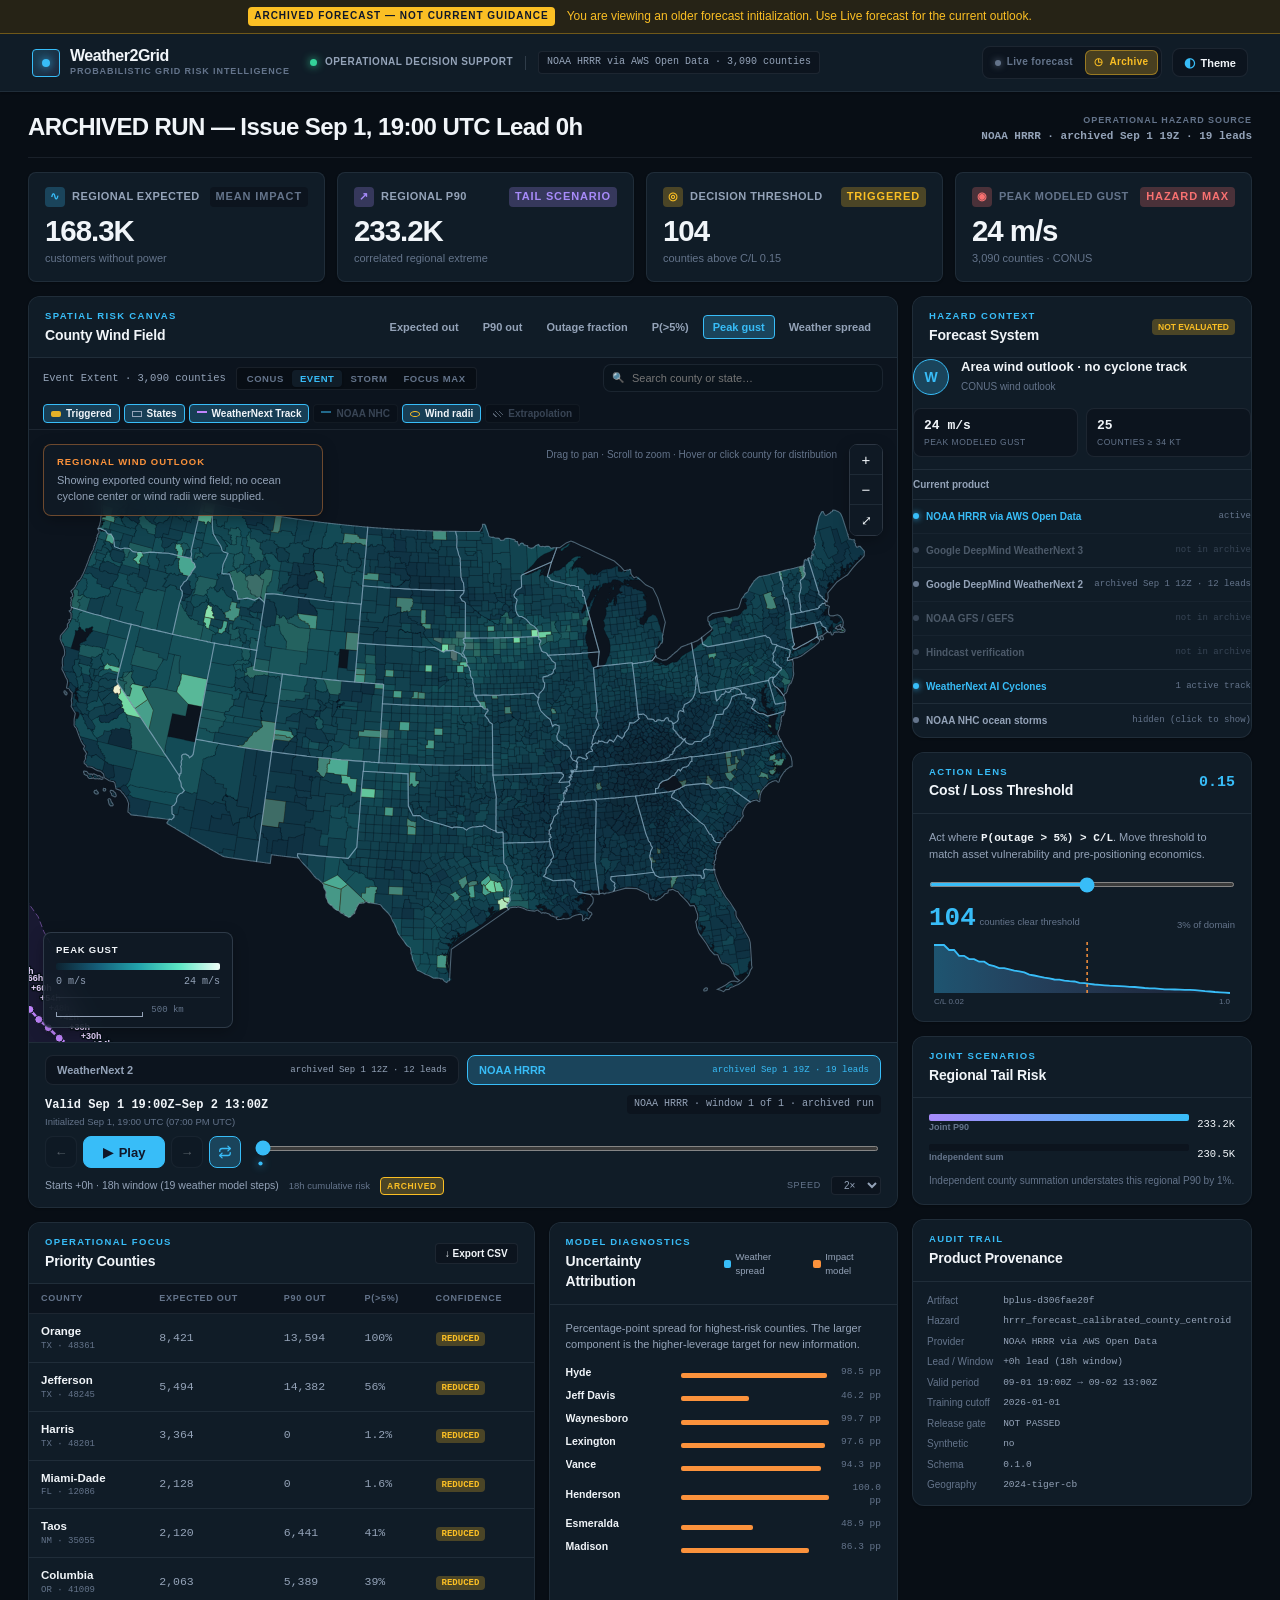
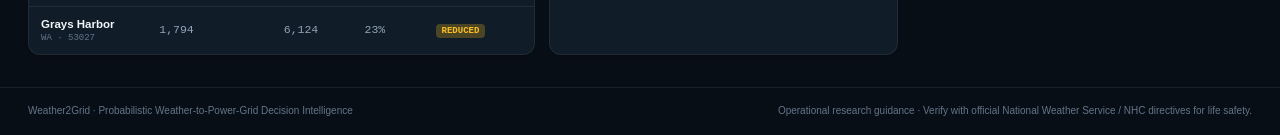
==== index.html @ 2bb9eee5 "Publish Weather2Grid forecast archive dashboard" ====
<!doctype html>
<html lang="en" data-theme="dark">
<head>
<meta charset="utf-8">
<meta name="viewport" content="width=device-width, initial-scale=1">
<meta name="description" content="Weather2Grid probabilistic weather-to-power-grid risk intelligence and decision support dashboard">
<meta property="og:title" content="Weather2Grid — Probabilistic Grid Risk Intelligence">
<meta property="og:description" content="Interactive weather-to-power-grid risk guidance with forecast-cycle animation, uncertainty, and decision thresholds.">
<meta property="og:type" content="website">
<meta property="og:url" content="https://afahadabdullah.github.io/weather2grid/">
<meta property="og:image" content="https://afahadabdullah.github.io/weather2grid/og.png">
<meta name="twitter:card" content="summary_large_image">
<meta name="twitter:title" content="Weather2Grid — Probabilistic Grid Risk Intelligence">
<meta name="twitter:description" content="Interactive weather-to-power-grid risk guidance with forecast-cycle animation, uncertainty, and decision thresholds.">
<meta name="twitter:image" content="https://afahadabdullah.github.io/weather2grid/og.png">
<title>Weather2Grid — Probabilistic Grid Risk Intelligence</title>
<link rel="icon" href="data:image/svg+xml,%3Csvg xmlns='http://www.w3.org/2000/svg' viewBox='0 0 32 32'%3E%3Crect width='32' height='32' rx='9' fill='%231d4e6f'/%3E%3Ccircle cx='16' cy='16' r='5' fill='%23fff'/%3E%3C/svg%3E">
<link rel="stylesheet" href="assets/app.css">
</head>
<body>
<div id="banner" class="banner" role="alert" hidden></div>

<header class="mast">
  <div class="mast-left">
    <a class="brand" href="./" aria-label="Weather2Grid home">
      <span class="mark" aria-hidden="true"><i></i></span>
      <div class="brand-text">
        <strong>Weather2Grid</strong>
        <small>Probabilistic Grid Risk Intelligence</small>
      </div>
    </a>
    <div class="mast-status">
      <span class="system-dot" aria-hidden="true"></span>
      <span class="status-label">Operational Decision Support</span>
      <span class="mast-divider"></span>
      <span id="source-badge" class="badge-source">Loading source…</span>
    </div>
  </div>
  <div class="mast-actions">
    <nav class="view-switch" aria-label="Forecast view">
      <a id="live-view-link" class="view-link" href="https://afahadabdullah.github.io/weather2grid/">
        <span class="view-dot" aria-hidden="true"></span>
        Live forecast
      </a>
      <a id="archive-view-link" class="view-link" href="https://afahadabdullah.github.io/weather2grid-archive/">
        <span aria-hidden="true">◷</span>
        Archive
      </a>
    </nav>
    <div class="init-picker" id="init-picker" hidden>
      <button type="button" id="init-toggle" class="theme-toggle init-toggle"
              aria-haspopup="listbox" aria-expanded="false" aria-controls="init-menu"
              title="Choose which forecast initialization to display">
        <span class="theme-icon" aria-hidden="true">◷</span>
        <span class="init-text" id="init-label">Latest</span>
        <span class="init-caret" aria-hidden="true">▾</span>
      </button>
      <div class="init-menu" id="init-menu" role="listbox" aria-label="Forecast initializations" hidden></div>
    </div>
    <button type="button" id="theme-toggle" class="theme-toggle" aria-label="Toggle display theme" title="Switch between Command Center Dark and Corporate Office Light mode">
      <span class="theme-icon" aria-hidden="true">◐</span>
      <span class="theme-text">Theme</span>
    </button>
  </div>
</header>

<main class="workspace">
  <section class="overview-head" aria-label="Active forecast">
    <div class="overview-title-group">
      <h1 id="event-name">Active Risk Outlook — Loading…</h1>
    </div>
    <div class="overview-source">
      <span>Operational Hazard Source</span>
      <strong id="overview-provider">Loading…</strong>
    </div>
  </section>

  <section class="kpi-grid" aria-label="Regional risk summary">
    <article class="kpi kpi-expected">
      <div class="kpi-header">
        <div class="kpi-label"><span class="kpi-icon cyan">∿</span>Regional Expected</div>
        <span class="kpi-tag" id="kpi-expected-tag">Mean Impact</span>
      </div>
      <strong id="kpi-expected">—</strong>
      <span id="kpi-expected-note">customers without power</span>
    </article>
    <article class="kpi kpi-p90">
      <div class="kpi-header">
        <div class="kpi-label"><span class="kpi-icon violet">↗</span>Regional P90</div>
        <span class="kpi-tag violet">Tail Scenario</span>
      </div>
      <strong id="kpi-p90">—</strong>
      <span>correlated regional extreme</span>
    </article>
    <article class="kpi kpi-threshold">
      <div class="kpi-header">
        <div class="kpi-label"><span class="kpi-icon amber">◎</span>Decision Threshold</div>
        <span class="kpi-tag amber">Triggered</span>
      </div>
      <strong id="kpi-triggered">—</strong>
      <span id="kpi-triggered-note">counties above your threshold</span>
    </article>
    <article class="kpi kpi-wind">
      <div class="kpi-header">
        <div class="kpi-label"><span class="kpi-icon red">◉</span><span id="kpi-gust-label">Peak Modeled Gust</span></div>
        <span class="kpi-tag red">Hazard Max</span>
      </div>
      <strong id="kpi-gust">—</strong>
      <span id="kpi-domain">forecast domain</span>
    </article>
  </section>

  <section class="primary-grid">
    <div class="main-stack">
      <article class="panel map-panel">
        <header class="panel-head map-head">
          <div class="map-title-box">
            <span class="eyebrow">Spatial Risk Canvas</span>
            <h2 id="map-title">County Wind Field</h2>
          </div>
          <div class="layers" id="layers" role="tablist" aria-label="Map metric layer"></div>
        </header>

        <div class="map-toolbar">
          <div class="map-toolbar-left">
            <span id="map-domain" class="map-domain">Loading geography…</span>
            <div class="view-controls" id="view-controls" aria-label="Map extent">
              <button type="button" data-view="conus" aria-pressed="false" title="View Full Contiguous United States">CONUS</button>
              <button type="button" data-view="event" aria-pressed="true" title="Zoom to Event Footprint">Event</button>
              <button type="button" data-view="storm" aria-pressed="false" title="Zoom to Active Storm Track">Storm</button>
              <button type="button" data-view="focus" aria-pressed="false" title="Center on Highest Outage Risk County">Focus Max</button>
            </div>
          </div>

          <div class="map-toolbar-search">
            <div class="search-input-wrap">
              <span class="search-icon" aria-hidden="true">🔍</span>
              <input type="search" id="county-search" placeholder="Search county or state…" autocomplete="off" spellcheck="false" aria-label="Search county or state">
              <div id="search-dropdown" class="search-dropdown" hidden></div>
            </div>
          </div>

          <div class="map-toolbar-right">
            <div class="overlay-controls" aria-label="Map overlays">
              <button type="button" data-overlay="threshold" aria-pressed="true" title="Toggle Threshold Trigger Highlights"><i class="trig-key"></i>Triggered</button>
              <button type="button" data-overlay="states" aria-pressed="true" title="Toggle State Boundaries"><i class="state-key"></i>States</button>
              <button type="button" data-overlay="track" aria-pressed="true" title="Toggle WeatherNext AI Cyclone Tracks"><i class="line-key"></i>WeatherNext Track</button>
              <button type="button" data-overlay="nhc" aria-pressed="false" title="Toggle Official NOAA NHC Cyclone Tracks (Turned off by default)"><i class="nhc-key"></i>NOAA NHC</button>
              <button type="button" data-overlay="wind" aria-pressed="true" title="Toggle Wind Radii / Swaths"><i class="ring-key"></i>Wind radii</button>
              <button type="button" data-overlay="extrapolation" aria-pressed="false" title="Hatches counties outside model training envelope"><i class="hatch-key"></i>Extrapolation</button>
            </div>
          </div>
        </div>

        <div class="mapwrap" id="mapwrap">
          <canvas id="map" class="map-canvas" role="img" aria-label="County outage risk map" tabindex="0"></canvas>
          <div id="map-tooltip" class="map-tooltip" hidden></div>
          <div class="storm-chip" id="storm-chip" hidden></div>

          <div class="zoom-controls" aria-label="Zoom controls">
            <button type="button" id="zoom-in" aria-label="Zoom in" title="Zoom in (+)">+</button>
            <button type="button" id="zoom-out" aria-label="Zoom out" title="Zoom out (−)">−</button>
            <button type="button" id="zoom-reset" aria-label="Reset extent" title="Reset extent (0)">⤢</button>
          </div>

          <div class="legend" id="legend"></div>
          <div class="maphint">Drag to pan · Scroll to zoom · Hover or click county for distribution</div>
        </div>

        <section class="map-playback" aria-label="Forecast playback controls">
          <div class="source-switch" id="source-switch" role="tablist" aria-label="Forecast data source"></div>
          <div class="playback-summary">
            <div class="frame-time">
              <strong id="cycle-time">—</strong>
              <span id="cycle-init">—</span>
            </div>
            <span id="cycle-counter" class="cycle-counter">Forecast — of —</span>
          </div>

          <div class="playback-row">
            <div class="transport">
              <button type="button" id="cycle-prev" class="icon-button" aria-label="Previous forecast frame" title="Previous frame ([)">←</button>
              <button type="button" id="cycle-play" class="play-button" aria-label="Play forecast frames" aria-pressed="false" title="Play/Pause (Space)"><span aria-hidden="true">▶</span><b>Play</b></button>
              <button type="button" id="cycle-next" class="icon-button" aria-label="Next forecast frame" title="Next frame (])">→</button>
              <button type="button" id="cycle-loop" class="icon-button loop-button" aria-label="Toggle loop playback" aria-pressed="true" title="Loop animation (L)"><svg width="14" height="14" viewBox="0 0 24 24" fill="none" stroke="currentColor" stroke-width="2.2" stroke-linecap="round" stroke-linejoin="round" aria-hidden="true"><path d="M17 2l4 4-4 4"/><path d="M3 11v-1a4 4 0 0 1 4-4h14"/><path d="M7 22l-4-4 4-4"/><path d="M21 13v1a4 4 0 0 1-4 4H3"/></svg></button>
            </div>
            <div class="cyclebar">
              <input type="range" id="cycle" min="0" max="0" value="0" step="1" aria-label="Forecast frame slider">
              <div id="cycle-dots" class="cycle-dots" aria-hidden="true"></div>
            </div>
          </div>

          <div class="cycle-meta">
            <span id="cycle-lead">—</span>
            <span id="frame-note" class="frame-note">—</span>
            <span class="pill" id="freshness">—</span>
            <label class="speed-label" for="playback-speed">Speed</label>
            <select id="playback-speed" aria-label="Playback speed">
              <option value="1400">1×</option>
              <option value="800" selected>2×</option>
              <option value="450">3×</option>
            </select>
          </div>
        </section>
      </article>

      <section class="left-analysis-grid" aria-label="Risk analysis">
        <article class="panel priority-panel">
          <header class="panel-head">
            <div>
              <span class="eyebrow">Operational Focus</span>
              <h2>Priority Counties</h2>
            </div>
            <div class="panel-actions">
              <button type="button" id="export-priority" class="action-btn" title="Download priority counties as CSV">↓ Export CSV</button>
            </div>
          </header>
          <div class="table-wrap">
            <table aria-label="Priority counties ranking">
              <thead>
                <tr>
                  <th>County</th>
                  <th>Expected Out</th>
                  <th>P90 Out</th>
                  <th>P(&gt;5%)</th>
                  <th>Confidence</th>
                </tr>
              </thead>
              <tbody id="priority-table"></tbody>
            </table>
          </div>
        </article>

        <article class="panel uncertainty-panel">
          <header class="panel-head">
            <div>
              <span class="eyebrow">Model Diagnostics</span>
              <h2>Uncertainty Attribution</h2>
            </div>
            <div class="split-legend">
              <span><i class="weather"></i>Weather spread</span>
              <span><i class="impact"></i>Impact model</span>
            </div>
          </header>
          <div class="panel-body">
            <p class="explain">Percentage-point spread for highest-risk counties. The larger component is the higher-leverage target for new information.</p>
            <div class="split" id="split"></div>
          </div>
        </article>
      </section>
    </div>

    <aside class="rail">
      <section class="panel forecast-panel">
        <header class="panel-head">
          <div>
            <span class="eyebrow">Hazard Context</span>
            <h2>Forecast System</h2>
          </div>
          <span class="source-status" id="provider-status">—</span>
        </header>
        <div class="forecast-body">
          <div class="storm-identity">
            <div class="storm-symbol" id="storm-symbol" aria-hidden="true"><i></i><b>L</b></div>
            <div>
              <strong id="storm-class">No track supplied</strong>
              <span id="storm-name">—</span>
            </div>
          </div>
          <div class="storm-stats" id="storm-stats"></div>
          <div class="active-source-line"><b id="active-source">Current product</b></div>
          <div class="source-stack" id="source-stack" role="group" aria-label="Forecast sources in this archive"></div>
        </div>
      </section>

      <section class="panel decision-panel">
        <header class="panel-head">
          <div>
            <span class="eyebrow">Action Lens</span>
            <h2>Cost / Loss Threshold</h2>
          </div>
          <output id="ratio-val">0.15</output>
        </header>
        <div class="panel-body">
          <p class="explain">Act where <em>P(outage &gt; 5%) &gt; C/L</em>. Move threshold to match asset vulnerability and pre-positioning economics.</p>
          <input type="range" id="ratio" min="-1.7" max="0" step="0.01" value="-0.82" aria-label="Cost loss ratio">
          <div class="threshold-row">
            <div>
              <strong id="trig-count">—</strong>
              <span>counties clear threshold</span>
            </div>
            <span id="threshold-pct">— of domain</span>
          </div>
          <svg id="clcurve" class="spark" role="img" aria-label="Counties triggered against cost-loss ratio"></svg>
        </div>
      </section>

      <section class="panel tail-panel">
        <header class="panel-head">
          <div>
            <span class="eyebrow">Joint Scenarios</span>
            <h2>Regional Tail Risk</h2>
          </div>
        </header>
        <div class="panel-body">
          <div class="tail-compare">
            <span id="tail-joint" style="--w:100%"><i></i><b>Joint P90</b><em>—</em></span>
            <span id="tail-independent" style="--w:70%"><i></i><b>Independent sum</b><em>—</em></span>
          </div>
          <p class="model-note" id="tail-note">Shared storm effects preserve correlated regional extremes.</p>
        </div>
      </section>

      <section class="panel provenance-panel">
        <header class="panel-head">
          <div>
            <span class="eyebrow">Audit Trail</span>
            <h2>Product Provenance</h2>
          </div>
        </header>
        <dl class="prov" id="prov"></dl>
      </section>
    </aside>
  </section>
</main>

<div class="drawer" id="drawer" hidden>
  <div class="drawer-accent"></div>
  <div class="drawer-head">
    <div>
      <span class="eyebrow">County Risk Assessment</span>
      <h2 id="d-name">—</h2>
      <p id="d-sub">—</p>
    </div>
    <button id="d-close" aria-label="Close county detail">×</button>
  </div>
  <div class="drawer-body">
    <div class="stats" id="d-stats"></div>
    <h3>Predictive Distribution CDF</h3>
    <svg id="d-cdf" role="img" aria-label="Predictive quantiles"></svg>
    <p class="explain" id="d-cdfnote"></p>
    <h3>Operational Drivers</h3>
    <dl class="prov drawer-prov" id="d-drivers"></dl>
  </div>
</div>

<footer class="foot">
  <span>Weather2Grid · Probabilistic Weather-to-Power-Grid Decision Intelligence</span>
  <span>Operational research guidance · Verify with official National Weather Service / NHC directives for life safety.</span>
</footer>
<script src="assets/app.js"></script>
</body>
</html>
---- assets/app.css ----
/* ==========================================================================
   Weather2Grid — Official Risk Power Outage Operations Dashboard
   Corporate Utility Decision Support System
   ========================================================================== */

:root {
  color-scheme: dark;
  --font-sans: -apple-system, BlinkMacSystemFont, 'Segoe UI', Roboto, 'Helvetica Neue', Arial, sans-serif;
  --font-mono: 'SFMono-Regular', Menlo, Monaco, Consolas, 'Liberation Mono', 'Courier New', monospace;

  /* Command Center Dark Palette (Default) */
  --bg-app: #080e15;
  --bg-subtle: #0c141e;
  --bg-card: #101c27;
  --bg-card-hover: #152433;
  --bg-toolbar: rgba(12, 21, 31, 0.88);
  --bg-input: #0a131c;
  --bg-glass: rgba(16, 28, 39, 0.82);

  --ink-primary: #f1f5f9;
  --ink-secondary: #94a3b8;
  --ink-muted: #64748b;
  --ink-inverse: #0f172a;

  --border-subtle: rgba(148, 163, 184, 0.12);
  --border-strong: rgba(148, 163, 184, 0.24);
  --border-focus: #38bdf8;

  --color-cyan: #38bdf8;
  --color-cyan-glow: rgba(56, 189, 248, 0.25);
  --color-violet: #a78bfa;
  --color-violet-glow: rgba(167, 139, 250, 0.25);
  --color-amber: #fbbf24;
  --color-amber-glow: rgba(251, 191, 36, 0.25);
  --color-orange: #fb923c;
  --color-red: #f87171;
  --color-red-glow: rgba(248, 113, 113, 0.25);
  --color-green: #34d399;
  --color-green-glow: rgba(52, 211, 153, 0.25);

  --weather-color: #38bdf8;
  --impact-color: #fb923c;

  --shadow-sm: 0 1px 2px 0 rgba(0, 0, 0, 0.25);
  --shadow-md: 0 4px 16px -2px rgba(0, 0, 0, 0.35);
  --shadow-lg: 0 12px 32px -4px rgba(0, 0, 0, 0.45);
  --shadow-hud: 0 16px 40px rgba(0, 0, 0, 0.55);

  --radius-sm: 4px;
  --radius-md: 8px;
  --radius-lg: 12px;
}

[data-theme="light"] {
  color-scheme: light;
  --bg-app: #f1f5f9;
  --bg-subtle: #e2e8f0;
  --bg-card: #ffffff;
  --bg-card-hover: #f8fafc;
  --bg-toolbar: rgba(255, 255, 255, 0.94);
  --bg-input: #ffffff;
  --bg-glass: rgba(255, 255, 255, 0.92);

  --ink-primary: #0f172a;
  --ink-secondary: #475569;
  --ink-muted: #64748b;
  --ink-inverse: #ffffff;

  --border-subtle: rgba(148, 163, 184, 0.28);
  --border-strong: rgba(148, 163, 184, 0.45);
  --border-focus: #0284c7;

  --color-cyan: #0284c7;
  --color-cyan-glow: rgba(2, 132, 199, 0.18);
  --color-violet: #7c3aed;
  --color-violet-glow: rgba(124, 58, 237, 0.18);
  --color-amber: #d97706;
  --color-amber-glow: rgba(217, 119, 6, 0.18);
  --color-orange: #ea580c;
  --color-red: #dc2626;
  --color-red-glow: rgba(220, 38, 38, 0.18);
  --color-green: #059669;
  --color-green-glow: rgba(5, 150, 105, 0.18);

  --weather-color: #0284c7;
  --impact-color: #ea580c;

  --shadow-sm: 0 1px 3px 0 rgba(0, 0, 0, 0.08);
  --shadow-md: 0 4px 14px -1px rgba(0, 0, 0, 0.1);
  --shadow-lg: 0 10px 28px -3px rgba(0, 0, 0, 0.12);
  --shadow-hud: 0 12px 32px rgba(15, 23, 42, 0.18);
}

/* Base resets & typography */
*, *::before, *::after {
  box-sizing: border-box;
}

html, body {
  margin: 0;
  padding: 0;
  min-height: 100vh;
  background-color: var(--bg-app);
  color: var(--ink-primary);
  font-family: var(--font-sans);
  font-size: 13px;
  line-height: 1.45;
  -webkit-font-smoothing: antialiased;
  -moz-osx-font-smoothing: grayscale;
}

button, input, select {
  font-family: inherit;
  font-size: inherit;
  color: inherit;
}

h1, h2, h3, p {
  margin: 0;
}

h1 {
  font-size: clamp(18px, 2.2vw, 24px);
  font-weight: 700;
  letter-spacing: -0.025em;
  color: var(--ink-primary);
}

h2 {
  font-size: 14px;
  font-weight: 650;
  letter-spacing: -0.01em;
  color: var(--ink-primary);
}

h3 {
  margin: 20px 0 8px;
  font-size: 11px;
  font-weight: 700;
  letter-spacing: 0.08em;
  text-transform: uppercase;
  color: var(--ink-muted);
}

.eyebrow {
  display: block;
  margin-bottom: 2px;
  color: var(--color-cyan);
  font-size: 9.5px;
  font-weight: 750;
  letter-spacing: 0.14em;
  text-transform: uppercase;
}

/* System Alerts / Banner */
.banner {
  min-height: 34px;
  padding: 6px clamp(16px, 3vw, 32px);
  display: flex;
  align-items: center;
  justify-content: center;
  gap: 12px;
  font-size: 12px;
  font-weight: 500;
  border-bottom: 1px solid transparent;
}
.banner b {
  font-size: 10px;
  letter-spacing: 0.1em;
  text-transform: uppercase;
  padding: 2px 6px;
  border-radius: var(--radius-sm);
}
.banner.critical {
  background: rgba(248, 113, 113, 0.14);
  border-color: rgba(248, 113, 113, 0.35);
  color: var(--color-red);
}
.banner.critical b {
  background: var(--color-red);
  color: var(--ink-inverse);
}
.banner.warning {
  background: rgba(251, 191, 36, 0.12);
  border-color: rgba(251, 191, 36, 0.35);
  color: var(--color-amber);
}
.banner.warning b {
  background: var(--color-amber);
  color: var(--ink-inverse);
}
.banner.info {
  background: var(--color-cyan-glow);
  border-color: var(--border-subtle);
  color: var(--color-cyan);
}
.banner.info b {
  background: var(--color-cyan);
  color: var(--ink-inverse);
}

/* Official Operations Masthead */
.mast {
  height: 58px;
  padding: 0 clamp(16px, 2.5vw, 32px);
  display: flex;
  align-items: center;
  justify-content: space-between;
  background: var(--bg-card);
  border-bottom: 1px solid var(--border-subtle);
  box-shadow: var(--shadow-sm);
  position: sticky;
  top: 0;
  z-index: 40;
}
.mast-left {
  display: flex;
  align-items: center;
  gap: 20px;
}
.brand {
  display: flex;
  align-items: center;
  gap: 10px;
  text-decoration: none;
  color: inherit;
}
.brand-text {
  display: flex;
  flex-direction: column;
}
.brand-text strong {
  font-size: 16px;
  font-weight: 750;
  letter-spacing: -0.03em;
  color: var(--ink-primary);
  line-height: 1.15;
}
.brand-text small {
  font-size: 9px;
  font-weight: 600;
  letter-spacing: 0.1em;
  text-transform: uppercase;
  color: var(--ink-muted);
}
.mark {
  position: relative;
  width: 28px;
  height: 28px;
  border-radius: var(--radius-sm);
  background: linear-gradient(135deg, rgba(56, 189, 248, 0.2), rgba(167, 139, 250, 0.1));
  border: 1px solid var(--color-cyan);
  display: grid;
  place-items: center;
}
.mark i {
  display: block;
  width: 8px;
  height: 8px;
  background: var(--color-cyan);
  border-radius: 50%;
  box-shadow: 0 0 10px var(--color-cyan);
  animation: pulse-dot 2.5s infinite ease-in-out;
}
@keyframes pulse-dot {
  0%, 100% { transform: scale(0.9); opacity: 0.8; }
  50% { transform: scale(1.25); opacity: 1; }
}
.mast-status {
  display: flex;
  align-items: center;
  gap: 8px;
  font-size: 11px;
  color: var(--ink-secondary);
}
.system-dot {
  width: 7px;
  height: 7px;
  border-radius: 50%;
  background-color: var(--color-green);
  box-shadow: 0 0 8px var(--color-green);
}
.status-label {
  font-weight: 600;
  letter-spacing: 0.05em;
  text-transform: uppercase;
  font-size: 10px;
}
.mast-divider {
  width: 1px;
  height: 14px;
  background-color: var(--border-strong);
  margin: 0 4px;
}
.badge-source {
  font-family: var(--font-mono);
  font-size: 10px;
  background: var(--bg-subtle);
  padding: 3px 8px;
  border-radius: var(--radius-sm);
  border: 1px solid var(--border-subtle);
  color: var(--ink-secondary);
}
.mast-actions {
  display: flex;
  align-items: center;
  gap: 10px;
}
.view-switch {
  display: inline-flex;
  align-items: center;
  gap: 3px;
  padding: 3px;
  background: var(--bg-subtle);
  border: 1px solid var(--border-subtle);
  border-radius: var(--radius-md);
}
.view-link {
  display: inline-flex;
  align-items: center;
  gap: 6px;
  padding: 5px 9px;
  border-radius: calc(var(--radius-md) - 2px);
  color: var(--ink-muted);
  font-size: 10px;
  font-weight: 700;
  letter-spacing: 0.035em;
  text-decoration: none;
  white-space: nowrap;
  transition: all 0.15s ease;
}
.view-link:hover {
  color: var(--ink-primary);
  background: var(--bg-card-hover);
}
.view-link[aria-current="page"] {
  color: var(--color-cyan);
  background: var(--color-cyan-glow);
  box-shadow: inset 0 0 0 1px color-mix(in srgb, var(--color-cyan) 40%, transparent);
}
.view-link.archive-active[aria-current="page"] {
  color: var(--color-amber);
  background: var(--color-amber-glow, var(--bg-card-hover));
  box-shadow: inset 0 0 0 1px color-mix(in srgb, var(--color-amber) 45%, transparent);
}
.view-dot {
  width: 6px;
  height: 6px;
  border-radius: 50%;
  background: currentColor;
  box-shadow: 0 0 7px currentColor;
}
.theme-toggle {
  display: inline-flex;
  align-items: center;
  gap: 6px;
  padding: 6px 11px;
  background: var(--bg-subtle);
  border: 1px solid var(--border-subtle);
  border-radius: var(--radius-md);
  font-size: 11px;
  font-weight: 600;
  cursor: pointer;
  transition: all 0.15s ease;
}
.theme-toggle:hover {
  background: var(--bg-card-hover);
  border-color: var(--border-strong);
}
.theme-icon {
  font-size: 13px;
  color: var(--color-cyan);
}

/* Forecast initialization picker -------------------------------------------
   Sits beside the theme toggle and borrows its shape, because both are
   view controls rather than parts of the forecast itself. It only appears
   when the archive actually holds more than one initialization. */
.init-picker {
  position: relative;
}
.init-toggle {
  font-family: var(--font-mono);
  letter-spacing: 0.02em;
}
.init-caret {
  font-size: 9px;
  color: var(--ink-muted);
}
/* An archived run is not current guidance. Amber, the same colour the rest of
   the dashboard uses for "attention", so the state is legible at a glance. */
.init-picker[data-archived="true"] .init-toggle {
  border-color: var(--color-amber);
  background: var(--color-amber-glow, var(--bg-card-hover));
  color: var(--color-amber);
}
.init-picker[data-archived="true"] .theme-icon {
  color: var(--color-amber);
}
.init-menu {
  position: absolute;
  top: calc(100% + 6px);
  right: 0;
  z-index: 60;
  min-width: 268px;
  max-height: 60vh;
  overflow-y: auto;
  padding: 5px;
  background: var(--bg-card, var(--bg-subtle));
  border: 1px solid var(--border-strong);
  border-radius: var(--radius-md);
  box-shadow: 0 12px 32px rgba(0, 0, 0, 0.38);
}
.init-menu-group {
  padding: 7px 9px 4px;
  font-size: 9px;
  font-weight: 700;
  letter-spacing: 0.09em;
  text-transform: uppercase;
  color: var(--ink-muted);
}
.init-menu button {
  display: flex;
  width: 100%;
  align-items: baseline;
  justify-content: space-between;
  gap: 12px;
  padding: 7px 9px;
  border: 1px solid transparent;
  border-radius: var(--radius-sm);
  background: transparent;
  color: var(--ink-secondary);
  text-align: left;
  cursor: pointer;
  transition: all 0.12s ease;
}
.init-menu button:hover {
  background: var(--bg-card-hover);
  color: var(--ink-primary);
}
.init-menu button[aria-selected="true"] {
  border-color: var(--color-cyan);
  background: var(--color-cyan-glow);
  color: var(--color-cyan);
}
.init-menu b {
  font-family: var(--font-mono);
  font-size: 11px;
  font-weight: 650;
  white-space: nowrap;
}
.init-menu em {
  font-size: 9px;
  font-style: normal;
  font-family: var(--font-mono);
  color: var(--ink-muted);
  white-space: nowrap;
}
.init-menu button[aria-selected="true"] em {
  color: inherit;
}
.init-tag {
  margin-left: 6px;
  padding: 1px 5px;
  border-radius: 999px;
  font-size: 8px;
  font-weight: 700;
  letter-spacing: 0.06em;
  text-transform: uppercase;
  background: var(--color-cyan-glow);
  color: var(--color-cyan);
}
.init-tag.archived {
  background: transparent;
  border: 1px solid var(--border-subtle);
  color: var(--ink-muted);
}
/* A hindcast is a different kind of thing from a forecast, not an older one,
   so it gets its own colour rather than a shade of the archived treatment. */
.init-tag.hindcast {
  background: var(--color-violet-glow, var(--bg-card-hover));
  color: var(--color-violet, var(--ink-primary));
}
.init-picker[data-hindcast="true"] .init-toggle {
  border-color: var(--color-violet, var(--border-strong));
  background: var(--color-violet-glow, var(--bg-card-hover));
  color: var(--color-violet, var(--ink-primary));
}
.init-picker[data-hindcast="true"] .theme-icon {
  color: var(--color-violet, var(--ink-primary));
}
.layer-verification {
  border-style: dashed !important;
}
@media (max-width: 640px) {
  .init-menu { right: auto; left: 0; min-width: 232px; }
  .mast { align-items: flex-start; }
  .mast-actions { flex-wrap: wrap; justify-content: flex-end; }
  .view-link { padding-inline: 7px; }
}

/* Workspace Layout */
.workspace {
  max-width: 1780px;
  margin: 0 auto;
  padding: 16px clamp(14px, 2.5vw, 28px) 32px;
}

/* Active Forecast Header */
.overview-head {
  display: flex;
  align-items: flex-end;
  justify-content: space-between;
  gap: 20px;
  margin-bottom: 14px;
  padding-bottom: 12px;
  border-bottom: 1px solid var(--border-subtle);
}
.overview-title-group h1 {
  margin-top: 2px;
}
.overview-source {
  text-align: right;
  display: flex;
  flex-direction: column;
  gap: 2px;
}
.overview-source span {
  font-size: 9px;
  font-weight: 700;
  letter-spacing: 0.1em;
  text-transform: uppercase;
  color: var(--ink-muted);
}
.overview-source strong {
  font-size: 11px;
  font-weight: 600;
  color: var(--ink-secondary);
  font-family: var(--font-mono);
}

/* Corporate Executive KPI Stat Grid */
.kpi-grid {
  display: grid;
  grid-template-columns: repeat(4, 1fr);
  gap: 12px;
  margin-bottom: 14px;
}
.kpi {
  background: var(--bg-card);
  border: 1px solid var(--border-subtle);
  border-radius: var(--radius-md);
  padding: 14px 16px;
  box-shadow: var(--shadow-sm);
  display: flex;
  flex-direction: column;
  position: relative;
  overflow: hidden;
  transition: border-color 0.18s ease, transform 0.18s ease;
}
.kpi:hover {
  border-color: var(--border-strong);
}
.kpi-header {
  display: flex;
  align-items: center;
  justify-content: space-between;
  margin-bottom: 8px;
}
.kpi-label {
  display: flex;
  align-items: center;
  gap: 7px;
  font-size: 11px;
  font-weight: 650;
  text-transform: uppercase;
  letter-spacing: 0.04em;
  color: var(--ink-secondary);
}
.kpi-icon {
  display: grid;
  place-items: center;
  width: 20px;
  height: 20px;
  border-radius: 4px;
  font-size: 11px;
}
.kpi-icon.cyan { background: var(--color-cyan-glow); color: var(--color-cyan); }
.kpi-icon.violet { background: var(--color-violet-glow); color: var(--color-violet); }
.kpi-icon.amber { background: var(--color-amber-glow); color: var(--color-amber); }
.kpi-icon.red { background: var(--color-red-glow); color: var(--color-red); }

.kpi-tag {
  font-size: 8.5px;
  font-weight: 750;
  letter-spacing: 0.08em;
  text-transform: uppercase;
  padding: 2px 6px;
  border-radius: var(--radius-sm);
  background: var(--bg-subtle);
  color: var(--ink-muted);
}
.kpi-tag.violet { color: var(--color-violet); background: var(--color-violet-glow); }
.kpi-tag.amber { color: var(--color-amber); background: var(--color-amber-glow); }
.kpi-tag.red { color: var(--color-red); background: var(--color-red-glow); }

.kpi strong {
  font-size: clamp(24px, 2.3vw, 32px);
  font-weight: 750;
  letter-spacing: -0.035em;
  line-height: 1.1;
  color: var(--ink-primary);
  font-variant-numeric: tabular-nums;
  margin-bottom: 4px;
}
.kpi span {
  font-size: 11px;
  color: var(--ink-muted);
  white-space: nowrap;
  overflow: hidden;
  text-overflow: ellipsis;
}

/* Primary Two-Column Grid */
.primary-grid {
  display: grid;
  grid-template-columns: minmax(0, 1fr) 340px;
  gap: 14px;
  align-items: start;
}
.main-stack {
  min-width: 0;
  display: flex;
  flex-direction: column;
  gap: 14px;
}

/* Panels */
.panel {
  background: var(--bg-card);
  border: 1px solid var(--border-subtle);
  border-radius: var(--radius-lg);
  box-shadow: var(--shadow-sm);
  overflow: hidden;
}
.panel-head {
  padding: 12px 16px;
  display: flex;
  align-items: center;
  justify-content: space-between;
  gap: 12px;
  border-bottom: 1px solid var(--border-subtle);
  background: var(--bg-card);
}
.panel-head h2 {
  font-size: 14px;
  font-weight: 700;
  color: var(--ink-primary);
}
.panel-body {
  padding: 16px;
}

/* Map Header & Layers */
.map-head {
  min-height: 56px;
  flex-wrap: wrap;
}
.layers {
  display: flex;
  flex-wrap: wrap;
  gap: 4px;
}
.layers button {
  padding: 5px 9px;
  border: 1px solid transparent;
  border-radius: var(--radius-sm);
  background: transparent;
  color: var(--ink-secondary);
  font-size: 11px;
  font-weight: 600;
  cursor: pointer;
  transition: all 0.15s ease;
}
.layers button:hover {
  color: var(--ink-primary);
  background: var(--bg-subtle);
}
.layers button[aria-selected="true"] {
  background: var(--color-cyan-glow);
  border-color: var(--color-cyan);
  color: var(--color-cyan);
}

/* Map Toolbar & Controls */
.map-toolbar {
  min-height: 42px;
  padding: 6px 14px;
  display: flex;
  align-items: center;
  justify-content: space-between;
  gap: 12px;
  background: var(--bg-subtle);
  border-bottom: 1px solid var(--border-subtle);
  font-size: 11px;
  flex-wrap: wrap;
}
.map-toolbar-left {
  display: flex;
  align-items: center;
  gap: 10px;
}
.map-domain {
  font-family: var(--font-mono);
  font-size: 10.5px;
  color: var(--ink-secondary);
  white-space: nowrap;
}
.view-controls {
  display: flex;
  align-items: center;
  padding: 2px;
  border-radius: var(--radius-sm);
  background: var(--bg-app);
  border: 1px solid var(--border-subtle);
}
.view-controls button {
  padding: 3px 8px;
  border: 0;
  border-radius: var(--radius-sm);
  background: transparent;
  color: var(--ink-muted);
  font-size: 9.5px;
  font-weight: 700;
  letter-spacing: 0.06em;
  text-transform: uppercase;
  cursor: pointer;
  transition: all 0.12s ease;
}
.view-controls button:hover {
  color: var(--ink-primary);
}
.view-controls button[aria-pressed="true"] {
  background: var(--bg-card);
  color: var(--color-cyan);
  box-shadow: var(--shadow-sm);
}
.view-controls button:disabled {
  opacity: 0.35;
  cursor: not-allowed;
}

/* County Quick Search */
.map-toolbar-search {
  position: relative;
  min-width: 210px;
  max-width: 280px;
  flex: 1;
}
.search-input-wrap {
  position: relative;
  display: flex;
  align-items: center;
}
.search-icon {
  position: absolute;
  left: 9px;
  font-size: 10px;
  color: var(--ink-muted);
  pointer-events: none;
}
#county-search {
  width: 100%;
  height: 28px;
  padding: 4px 10px 4px 28px;
  background: var(--bg-input);
  border: 1px solid var(--border-subtle);
  border-radius: var(--radius-md);
  font-size: 11px;
  color: var(--ink-primary);
  outline: none;
  transition: border-color 0.15s ease, box-shadow 0.15s ease;
}
#county-search:focus {
  border-color: var(--border-focus);
  box-shadow: 0 0 0 2px var(--color-cyan-glow);
}
.search-dropdown {
  position: absolute;
  top: 32px;
  left: 0;
  right: 0;
  max-height: 240px;
  overflow-y: auto;
  background: var(--bg-card);
  border: 1px solid var(--border-strong);
  border-radius: var(--radius-md);
  box-shadow: var(--shadow-lg);
  z-index: 50;
  padding: 4px 0;
}
.search-dropdown[hidden] {
  display: none;
}
.search-item {
  padding: 6px 12px;
  display: flex;
  align-items: center;
  justify-content: space-between;
  cursor: pointer;
  font-size: 11px;
  border-bottom: 1px solid var(--border-subtle);
}
.search-item:last-child {
  border-bottom: 0;
}
.search-item:hover, .search-item.active {
  background: var(--color-cyan-glow);
  color: var(--color-cyan);
}
.search-item strong {
  font-weight: 600;
}
.search-item span {
  font-family: var(--font-mono);
  font-size: 9.5px;
  color: var(--ink-muted);
}

/* Map Overlays Toggle */
.overlay-controls {
  display: flex;
  align-items: center;
  gap: 4px;
}
.overlay-controls button {
  display: flex;
  align-items: center;
  gap: 5px;
  padding: 3px 7px;
  border: 1px solid var(--border-subtle);
  border-radius: var(--radius-sm);
  background: var(--bg-app);
  color: var(--ink-muted);
  font-size: 10px;
  font-weight: 600;
  cursor: pointer;
  transition: all 0.15s ease;
}
.overlay-controls button:hover {
  color: var(--ink-primary);
  border-color: var(--border-strong);
}
.overlay-controls button[aria-pressed="true"] {
  color: var(--ink-primary);
  border-color: var(--color-cyan);
  background: var(--color-cyan-glow);
}
.overlay-controls button[aria-pressed="false"] {
  opacity: 0.5;
}
.overlay-controls i {
  display: inline-block;
  width: 10px;
  height: 6px;
}
.trig-key { width: 9px; height: 6px; border-radius: 2px; background: var(--color-amber); display: inline-block; opacity: 0.9; }
.line-key { border-top: 2px solid #c084fc; }
.nhc-key { border-top: 2px solid var(--color-cyan); }
.ring-key { border: 1.5px solid var(--color-amber); border-radius: 50%; }
.state-key { border: 1.5px solid var(--ink-secondary); }
.hatch-key { background: repeating-linear-gradient(45deg, transparent 0 2px, var(--ink-secondary) 2px 3px); }

/* Map Viewport & Canvas */
.mapwrap {
  position: relative;
  width: 100%;
  height: clamp(480px, 68vh, 660px);
  background: var(--bg-subtle);
  overflow: hidden;
  user-select: none;
}
.map-canvas {
  display: block;
  width: 100%;
  height: 100%;
  cursor: grab;
  touch-action: none;
}
.map-canvas:active, .map-canvas.dragging {
  cursor: grabbing;
}

/* Floating HUD Tooltip */
.map-tooltip {
  position: absolute;
  pointer-events: none;
  z-index: 30;
  background: var(--bg-glass);
  backdrop-filter: blur(12px);
  border: 1px solid var(--border-strong);
  border-radius: var(--radius-md);
  padding: 10px 14px;
  box-shadow: var(--shadow-hud);
  max-width: 280px;
  font-size: 11px;
  line-height: 1.4;
  color: var(--ink-primary);
  transform: translate(14px, 14px);
  transition: opacity 0.08s ease;
}
.map-tooltip[hidden] {
  display: none;
}
.tooltip-head {
  display: flex;
  align-items: baseline;
  justify-content: space-between;
  gap: 12px;
  margin-bottom: 6px;
  padding-bottom: 5px;
  border-bottom: 1px solid var(--border-subtle);
}
.tooltip-title {
  font-weight: 700;
  font-size: 12px;
  color: var(--ink-primary);
}
.tooltip-fips {
  font-family: var(--font-mono);
  font-size: 9.5px;
  color: var(--ink-muted);
}
.tooltip-stats-grid {
  display: grid;
  grid-template-columns: 1fr 1fr;
  gap: 6px 12px;
}
.tooltip-stat-item {
  display: flex;
  flex-direction: column;
}
.tooltip-stat-label {
  font-size: 9px;
  text-transform: uppercase;
  color: var(--ink-muted);
  letter-spacing: 0.05em;
}
.tooltip-stat-val {
  font-size: 12px;
  font-weight: 700;
  color: var(--ink-primary);
  font-family: var(--font-mono);
}
.tooltip-badge-row {
  margin-top: 6px;
  display: flex;
  gap: 6px;
  flex-wrap: wrap;
}
.tooltip-badge {
  font-size: 8.5px;
  font-weight: 700;
  text-transform: uppercase;
  padding: 2px 5px;
  border-radius: var(--radius-sm);
  background: var(--bg-subtle);
  color: var(--ink-secondary);
}
.tooltip-badge.triggered {
  background: var(--color-amber-glow);
  color: var(--color-amber);
}

/* Storm Chip / Status Callout */
.storm-chip {
  position: absolute;
  left: 14px;
  top: 14px;
  max-width: 280px;
  padding: 10px 13px;
  border: 1px solid rgba(251, 146, 60, 0.4);
  border-radius: var(--radius-md);
  background: var(--bg-glass);
  backdrop-filter: blur(10px);
  box-shadow: var(--shadow-md);
  z-index: 10;
}
.storm-chip b {
  display: block;
  color: var(--color-orange);
  font-size: 9.5px;
  letter-spacing: 0.1em;
  text-transform: uppercase;
  font-weight: 750;
}
.storm-chip span {
  display: block;
  margin-top: 4px;
  font-size: 11px;
  color: var(--ink-secondary);
}

/* Map Zoom Controls */
.zoom-controls {
  position: absolute;
  right: 14px;
  top: 14px;
  display: flex;
  flex-direction: column;
  border: 1px solid var(--border-strong);
  border-radius: var(--radius-md);
  overflow: hidden;
  box-shadow: var(--shadow-md);
  z-index: 10;
}
.zoom-controls button {
  width: 32px;
  height: 30px;
  border: 0;
  border-bottom: 1px solid var(--border-subtle);
  background: var(--bg-glass);
  backdrop-filter: blur(8px);
  color: var(--ink-primary);
  font-size: 15px;
  cursor: pointer;
  transition: all 0.12s ease;
  display: grid;
  place-items: center;
}
.zoom-controls button:last-child {
  border-bottom: 0;
  font-size: 13px;
}
.zoom-controls button:hover {
  background: var(--bg-card-hover);
  color: var(--color-cyan);
}

/* Map Legend */
.legend {
  position: absolute;
  left: 14px;
  bottom: 14px;
  min-width: 190px;
  padding: 10px 12px;
  border: 1px solid var(--border-strong);
  border-radius: var(--radius-md);
  background: var(--bg-glass);
  backdrop-filter: blur(12px);
  box-shadow: var(--shadow-md);
  font-size: 10px;
  z-index: 10;
}
.legend .lt {
  margin-bottom: 6px;
  color: var(--ink-primary);
  font-size: 9.5px;
  font-weight: 750;
  letter-spacing: 0.08em;
  text-transform: uppercase;
}
.legend .ramp {
  height: 7px;
  border-radius: 2px;
  margin-bottom: 5px;
}
.legend .ends {
  display: flex;
  justify-content: space-between;
  color: var(--ink-secondary);
  font-family: var(--font-mono);
  font-size: 10px;
}
.scale-bar {
  margin-top: 8px;
  padding-top: 6px;
  display: flex;
  align-items: flex-end;
  gap: 8px;
  border-top: 1px solid var(--border-subtle);
}
.scale-bar i {
  display: block;
  height: 5px;
  border: solid var(--ink-secondary);
  border-width: 0 1px 1px;
}
.scale-bar span {
  color: var(--ink-muted);
  font-family: var(--font-mono);
  font-size: 9px;
}
.maphint {
  position: absolute;
  right: 60px;
  top: 18px;
  color: var(--ink-muted);
  font-size: 10px;
  pointer-events: none;
}

/* Playback & Forecast Scrubber */
.map-playback {
  padding: 12px 16px;
  border-top: 1px solid var(--border-subtle);
  background: var(--bg-card);
}
.source-switch {
  display: grid;
  grid-template-columns: repeat(2, minmax(0, 1fr));
  gap: 8px;
  margin-bottom: 10px;
}
.source-switch button {
  padding: 8px 11px;
  display: flex;
  align-items: center;
  justify-content: space-between;
  gap: 10px;
  border: 1px solid var(--border-subtle);
  border-radius: var(--radius-md);
  background: var(--bg-subtle);
  color: var(--ink-secondary);
  text-align: left;
  cursor: pointer;
  transition: all 0.15s ease;
}
.source-switch button:hover {
  border-color: var(--border-strong);
  color: var(--ink-primary);
}
.source-switch button[aria-selected="true"] {
  border-color: var(--color-cyan);
  background: var(--color-cyan-glow);
  color: var(--color-cyan);
}
.source-switch b {
  font-size: 11px;
  font-weight: 650;
  white-space: nowrap;
  overflow: hidden;
  text-overflow: ellipsis;
}
.source-switch span {
  font-size: 9px;
  font-family: var(--font-mono);
  white-space: nowrap;
  overflow: hidden;
  text-overflow: ellipsis;
}

.playback-summary {
  display: flex;
  align-items: flex-start;
  justify-content: space-between;
  gap: 12px;
  margin-bottom: 8px;
}
.frame-time strong {
  font-family: var(--font-mono);
  font-size: 12px;
  font-weight: 700;
  color: var(--ink-primary);
}
.frame-time span {
  display: block;
  font-size: 9.5px;
  color: var(--ink-muted);
}
.cycle-counter {
  font-family: var(--font-mono);
  font-size: 10px;
  color: var(--ink-secondary);
  background: var(--bg-subtle);
  padding: 2px 7px;
  border-radius: var(--radius-sm);
}

.playback-row {
  display: grid;
  grid-template-columns: auto minmax(150px, 1fr);
  align-items: center;
  gap: 12px;
}
.transport {
  display: flex;
  align-items: center;
  gap: 6px;
}
.icon-button, .play-button {
  height: 32px;
  border: 1px solid var(--border-strong);
  background: var(--bg-subtle);
  border-radius: var(--radius-md);
  cursor: pointer;
  display: flex;
  align-items: center;
  justify-content: center;
  transition: all 0.15s ease;
}
.icon-button {
  width: 32px;
  color: var(--ink-primary);
}
.icon-button:hover {
  background: var(--bg-card-hover);
  border-color: var(--color-cyan);
  color: var(--color-cyan);
}
.icon-button:disabled {
  opacity: 0.3;
  cursor: not-allowed;
}

.play-button {
  min-width: 82px;
  padding: 0 12px;
  gap: 6px;
  background: var(--color-cyan);
  border-color: var(--color-cyan);
  color: var(--ink-inverse);
  font-weight: 700;
}
.play-button:hover {
  filter: brightness(1.1);
}
.play-button[aria-pressed="true"] {
  background: var(--color-orange);
  border-color: var(--color-orange);
}

.loop-button {
  width: 32px;
  position: relative;
}
.loop-button svg {
  display: block;
}
.loop-button[aria-pressed="true"] {
  color: var(--color-cyan);
  border-color: var(--color-cyan);
  background: var(--color-cyan-glow);
}
.loop-button[aria-pressed="false"] {
  opacity: 0.45;
}

.cyclebar {
  position: relative;
  padding: 0 2px 10px;
}
input[type="range"] {
  width: 100%;
  height: 5px;
  accent-color: var(--color-cyan);
  cursor: pointer;
  margin: 0;
}
.cycle-dots {
  position: absolute;
  left: 6px;
  right: 6px;
  bottom: 2px;
  display: flex;
  justify-content: space-between;
  pointer-events: none;
}
.cycle-dots i {
  width: 3px;
  height: 3px;
  border-radius: 50%;
  background: var(--ink-muted);
}
.cycle-dots i.active {
  background: var(--color-cyan);
  box-shadow: 0 0 6px var(--color-cyan);
  transform: scale(1.4);
}

.cycle-meta {
  display: flex;
  align-items: center;
  gap: 10px;
  margin-top: 8px;
  font-size: 10.5px;
  color: var(--ink-secondary);
  white-space: nowrap;
}
.pill {
  padding: 2px 6px;
  border-radius: var(--radius-sm);
  background: var(--color-green-glow);
  color: var(--color-green);
  font-size: 8.5px;
  font-weight: 750;
  letter-spacing: 0.08em;
  text-transform: uppercase;
}
.pill.stale { background: var(--color-amber-glow); color: var(--color-amber); }
.pill.degraded, .pill.not-evaluated { background: var(--color-amber-glow); color: var(--color-amber); }
.pill.unknown { background: var(--bg-subtle); color: var(--ink-muted); }
.pill.archived { background: var(--color-amber-glow); color: var(--color-amber); border: 1px solid var(--color-amber); }
.pill.hindcast { background: var(--color-violet-glow); color: var(--color-violet); border: 1px solid var(--color-violet); }

.speed-label {
  font-size: 9px;
  text-transform: uppercase;
  letter-spacing: 0.08em;
  color: var(--ink-muted);
  margin-left: auto;
}
.cycle-meta select {
  padding: 2px 8px;
  background: var(--bg-subtle);
  border: 1px solid var(--border-subtle);
  border-radius: var(--radius-sm);
  font-size: 10px;
}
.frame-note {
  color: var(--ink-muted);
  font-size: 9.5px;
}

/* Left Analysis Grid: Priority Counties & Uncertainty */
.left-analysis-grid {
  display: grid;
  grid-template-columns: minmax(430px, 1.45fr) minmax(320px, 1fr);
  gap: 14px;
}
.action-btn {
  padding: 4px 9px;
  border: 1px solid var(--border-subtle);
  border-radius: var(--radius-sm);
  background: var(--bg-subtle);
  font-size: 10px;
  font-weight: 600;
  cursor: pointer;
  transition: all 0.15s ease;
}
.action-btn:hover {
  border-color: var(--color-cyan);
  color: var(--color-cyan);
}

.table-wrap {
  overflow-x: auto;
}
table {
  width: 100%;
  border-collapse: collapse;
  font-size: 11.5px;
}
th {
  padding: 8px 12px;
  text-align: left;
  font-size: 9px;
  font-weight: 700;
  letter-spacing: 0.08em;
  text-transform: uppercase;
  color: var(--ink-muted);
  background: var(--bg-subtle);
  border-bottom: 1px solid var(--border-subtle);
}
td {
  padding: 9px 12px;
  border-top: 1px solid var(--border-subtle);
  color: var(--ink-secondary);
  font-variant-numeric: tabular-nums;
  font-family: var(--font-mono);
}
tbody tr {
  cursor: pointer;
  transition: background 0.12s ease;
}
tbody tr:hover {
  background: var(--color-cyan-glow);
}
td:first-child {
  color: var(--ink-primary);
  font-family: var(--font-sans);
  font-weight: 600;
}
td:first-child small {
  display: block;
  font-family: var(--font-mono);
  font-size: 9px;
  font-weight: 400;
  color: var(--ink-muted);
}
.confidence {
  padding: 2px 6px;
  border-radius: var(--radius-sm);
  background: var(--color-green-glow);
  color: var(--color-green);
  font-size: 9px;
  font-weight: 700;
  text-transform: uppercase;
}
.confidence.reduced {
  background: var(--color-amber-glow);
  color: var(--color-amber);
}

/* Uncertainty Split Panel */
.split-legend {
  display: flex;
  gap: 12px;
  font-size: 9.5px;
  color: var(--ink-secondary);
}
.split-legend span {
  display: flex;
  align-items: center;
  gap: 4px;
}
.split-legend i {
  width: 8px;
  height: 8px;
  border-radius: 2px;
}
.split-legend .weather { background: var(--weather-color); }
.split-legend .impact { background: var(--impact-color); }

.split {
  display: flex;
  flex-direction: column;
  gap: 8px;
}
.srow {
  display: grid;
  grid-template-columns: 105px 1fr 42px;
  gap: 10px;
  align-items: center;
}
.srow .nm {
  overflow: hidden;
  text-overflow: ellipsis;
  white-space: nowrap;
  font-size: 10.5px;
  font-weight: 600;
  color: var(--ink-primary);
}
.bars {
  display: flex;
  flex-direction: column;
  gap: 2px;
}
.bar {
  height: 5px;
  border-radius: 2px;
}
.bar.weather { background: var(--weather-color); }
.bar.impact { background: var(--impact-color); }
.srow .total {
  font-family: var(--font-mono);
  font-size: 9.5px;
  color: var(--ink-muted);
  text-align: right;
}

/* Right Rail: Forecast context, Decision lens, Tail, Provenance */
.rail {
  display: flex;
  flex-direction: column;
  gap: 14px;
}
.source-status {
  padding: 2px 6px;
  border-radius: var(--radius-sm);
  background: var(--color-green-glow);
  color: var(--color-green);
  font-size: 8.5px;
  font-weight: 750;
  text-transform: uppercase;
}
.source-status.degraded, .source-status.not-evaluated {
  background: var(--color-amber-glow);
  color: var(--color-amber);
}

.storm-identity {
  display: flex;
  align-items: center;
  gap: 12px;
  margin-bottom: 12px;
}
.storm-symbol {
  width: 36px;
  height: 36px;
  border-radius: 50%;
  border: 1px solid var(--color-cyan);
  background: var(--color-cyan-glow);
  display: grid;
  place-items: center;
  position: relative;
}
.storm-symbol b {
  font-size: 18px;
  font-weight: 800;
  color: var(--color-cyan);
}
.storm-symbol.field b {
  font-size: 14px;
}
.storm-identity strong {
  display: block;
  font-size: 13px;
  font-weight: 700;
  color: var(--ink-primary);
}
.storm-identity span {
  font-size: 10px;
  color: var(--ink-muted);
}

.storm-stats {
  display: grid;
  grid-template-columns: repeat(2, 1fr);
  gap: 8px;
  margin-bottom: 12px;
}
.storm-stats div {
  padding: 8px 10px;
  background: var(--bg-subtle);
  border: 1px solid var(--border-subtle);
  border-radius: var(--radius-md);
}
.storm-stats b {
  display: block;
  font-size: 13px;
  font-weight: 700;
  font-variant-numeric: tabular-nums;
  font-family: var(--font-mono);
  color: var(--ink-primary);
}
.storm-stats span {
  display: block;
  font-size: 8.5px;
  text-transform: uppercase;
  color: var(--ink-muted);
  letter-spacing: 0.06em;
}

.active-source-line {
  padding: 8px 0 6px;
  border-top: 1px solid var(--border-subtle);
  font-size: 10px;
  color: var(--ink-secondary);
}
.source-stack {
  display: flex;
  flex-direction: column;
}
.source-row {
  width: 100%;
  min-height: 34px;
  padding: 6px 0;
  background: none;
  border: 0;
  border-top: 1px solid var(--border-subtle);
  display: flex;
  align-items: center;
  justify-content: space-between;
  font-size: 10px;
  color: var(--ink-secondary);
  cursor: pointer;
  text-align: left;
  transition: all 0.12s ease;
}
.source-row:hover:not(:disabled) {
  color: var(--color-cyan);
}
.source-row>span {
  display: flex;
  align-items: center;
  gap: 7px;
}
.source-row i {
  width: 6px;
  height: 6px;
  border-radius: 50%;
  background: var(--ink-muted);
}
.source-row.active i {
  background: var(--color-cyan);
  box-shadow: 0 0 6px var(--color-cyan);
}
.source-row.active b {
  color: var(--color-cyan);
}
.source-row em {
  font-style: normal;
  font-family: var(--font-mono);
  font-size: 9px;
  color: var(--ink-muted);
}
.source-row:disabled {
  opacity: 0.45;
  cursor: not-allowed;
}

/* Decision Panel (Cost/Loss Threshold) */
.decision-panel output {
  font-family: var(--font-mono);
  font-size: 15px;
  font-weight: 700;
  color: var(--color-cyan);
}
.explain {
  font-size: 11px;
  color: var(--ink-secondary);
  line-height: 1.45;
  margin-bottom: 12px;
}
.explain em {
  font-style: normal;
  font-family: var(--font-mono);
  font-weight: 600;
  color: var(--ink-primary);
}
.threshold-row {
  margin-top: 12px;
  display: flex;
  align-items: flex-end;
  justify-content: space-between;
}
.threshold-row strong {
  font-size: 26px;
  font-weight: 750;
  line-height: 1;
  color: var(--color-cyan);
  font-family: var(--font-mono);
}
.threshold-row span {
  font-size: 9.5px;
  color: var(--ink-muted);
}
.spark {
  display: block;
  width: 100%;
  height: 66px;
  margin-top: 8px;
}

/* Regional Tail Risk */
.tail-compare {
  display: flex;
  flex-direction: column;
  gap: 10px;
}
.tail-compare span {
  display: grid;
  grid-template-columns: minmax(30px, var(--w)) auto;
  grid-template-rows: auto auto;
  align-items: center;
}
.tail-compare i {
  grid-column: 1;
  height: 7px;
  border-radius: 2px;
  background: linear-gradient(90deg, var(--color-violet), var(--color-cyan));
}
.tail-compare b {
  grid-row: 2;
  color: var(--ink-muted);
  font-size: 9px;
  font-weight: 600;
}
.tail-compare em {
  grid-column: 2;
  grid-row: 1/3;
  margin-left: 8px;
  color: var(--ink-primary);
  font-family: var(--font-mono);
  font-size: 10.5px;
  font-style: normal;
}
.tail-compare span + span i {
  background: var(--bg-subtle);
}
.model-note {
  margin-top: 10px;
  font-size: 10px;
  color: var(--ink-muted);
  line-height: 1.4;
}

/* Product Provenance */
.prov {
  margin: 0;
  padding: 12px 14px;
  display: grid;
  grid-template-columns: auto 1fr;
  gap: 6px 10px;
  font-size: 10px;
}
.prov dt {
  color: var(--ink-muted);
  font-weight: 500;
}
.prov dd {
  margin: 0;
  color: var(--ink-secondary);
  font-family: var(--font-mono);
  font-size: 9.5px;
  word-break: break-all;
}

/* County Detail Drawer */
.drawer {
  position: fixed;
  z-index: 60;
  top: 0;
  right: 0;
  bottom: 0;
  width: min(440px, 94vw);
  display: flex;
  flex-direction: column;
  background: var(--bg-card);
  border-left: 1px solid var(--border-strong);
  box-shadow: var(--shadow-hud);
  animation: slide-in 0.2s cubic-bezier(0.16, 1, 0.3, 1);
}
@keyframes slide-in {
  from { transform: translateX(100%); }
  to { transform: translateX(0); }
}
.drawer[hidden] {
  display: none;
}
.drawer-accent {
  height: 3px;
  background: linear-gradient(90deg, var(--color-cyan), var(--color-violet), var(--color-orange));
}
.drawer-head {
  padding: 16px 18px;
  display: flex;
  align-items: flex-start;
  justify-content: space-between;
  border-bottom: 1px solid var(--border-subtle);
}
.drawer-head h2 {
  font-size: 18px;
}
.drawer-head p {
  font-family: var(--font-mono);
  font-size: 10.5px;
  color: var(--ink-muted);
  margin-top: 2px;
}
.drawer-head button {
  border: 0;
  background: transparent;
  color: var(--ink-muted);
  font-size: 22px;
  cursor: pointer;
  line-height: 1;
}
.drawer-head button:hover {
  color: var(--ink-primary);
}
.drawer-body {
  padding: 16px 18px 36px;
  overflow-y: auto;
}
.stats {
  display: grid;
  grid-template-columns: repeat(2, 1fr);
  gap: 8px;
}
.stat {
  padding: 9px 11px;
  border: 1px solid var(--border-subtle);
  border-radius: var(--radius-md);
  background: var(--bg-subtle);
}
.stat b {
  display: block;
  font-size: 16px;
  font-family: var(--font-mono);
  color: var(--ink-primary);
}
.stat small {
  display: block;
  margin-top: 2px;
  font-size: 8.5px;
  text-transform: uppercase;
  color: var(--ink-muted);
  letter-spacing: 0.06em;
}
.stat.warn b {
  color: var(--color-amber);
}
#d-cdf {
  display: block;
  width: 100%;
  height: 130px;
  margin-top: 4px;
}
.drawer-prov {
  padding: 0;
  margin-top: 4px;
}

/* Footer */
.foot {
  max-width: 1780px;
  margin: 0 auto;
  padding: 16px clamp(14px, 2.5vw, 28px);
  display: flex;
  justify-content: space-between;
  gap: 16px;
  border-top: 1px solid var(--border-subtle);
  font-size: 10px;
  color: var(--ink-muted);
}

/* Responsive Breakpoints */
@media (max-width: 1200px) {
  .left-analysis-grid { grid-template-columns: 1fr; }
}
@media (max-width: 980px) {
  .primary-grid { grid-template-columns: 1fr; }
  .rail { display: grid; grid-template-columns: repeat(2, 1fr); }
  .kpi-grid { grid-template-columns: repeat(2, 1fr); }
}
@media (max-width: 720px) {
  .mast-status .status-label, .mast-divider { display: none; }
  .kpi-grid { grid-template-columns: 1fr 1fr; gap: 8px; }
  .rail { grid-template-columns: 1fr; }
  .map-toolbar { flex-direction: column; align-items: flex-start; }
  .map-toolbar-search { width: 100%; max-width: none; }
  .mapwrap { height: 440px; }
  .foot { flex-direction: column; }
}
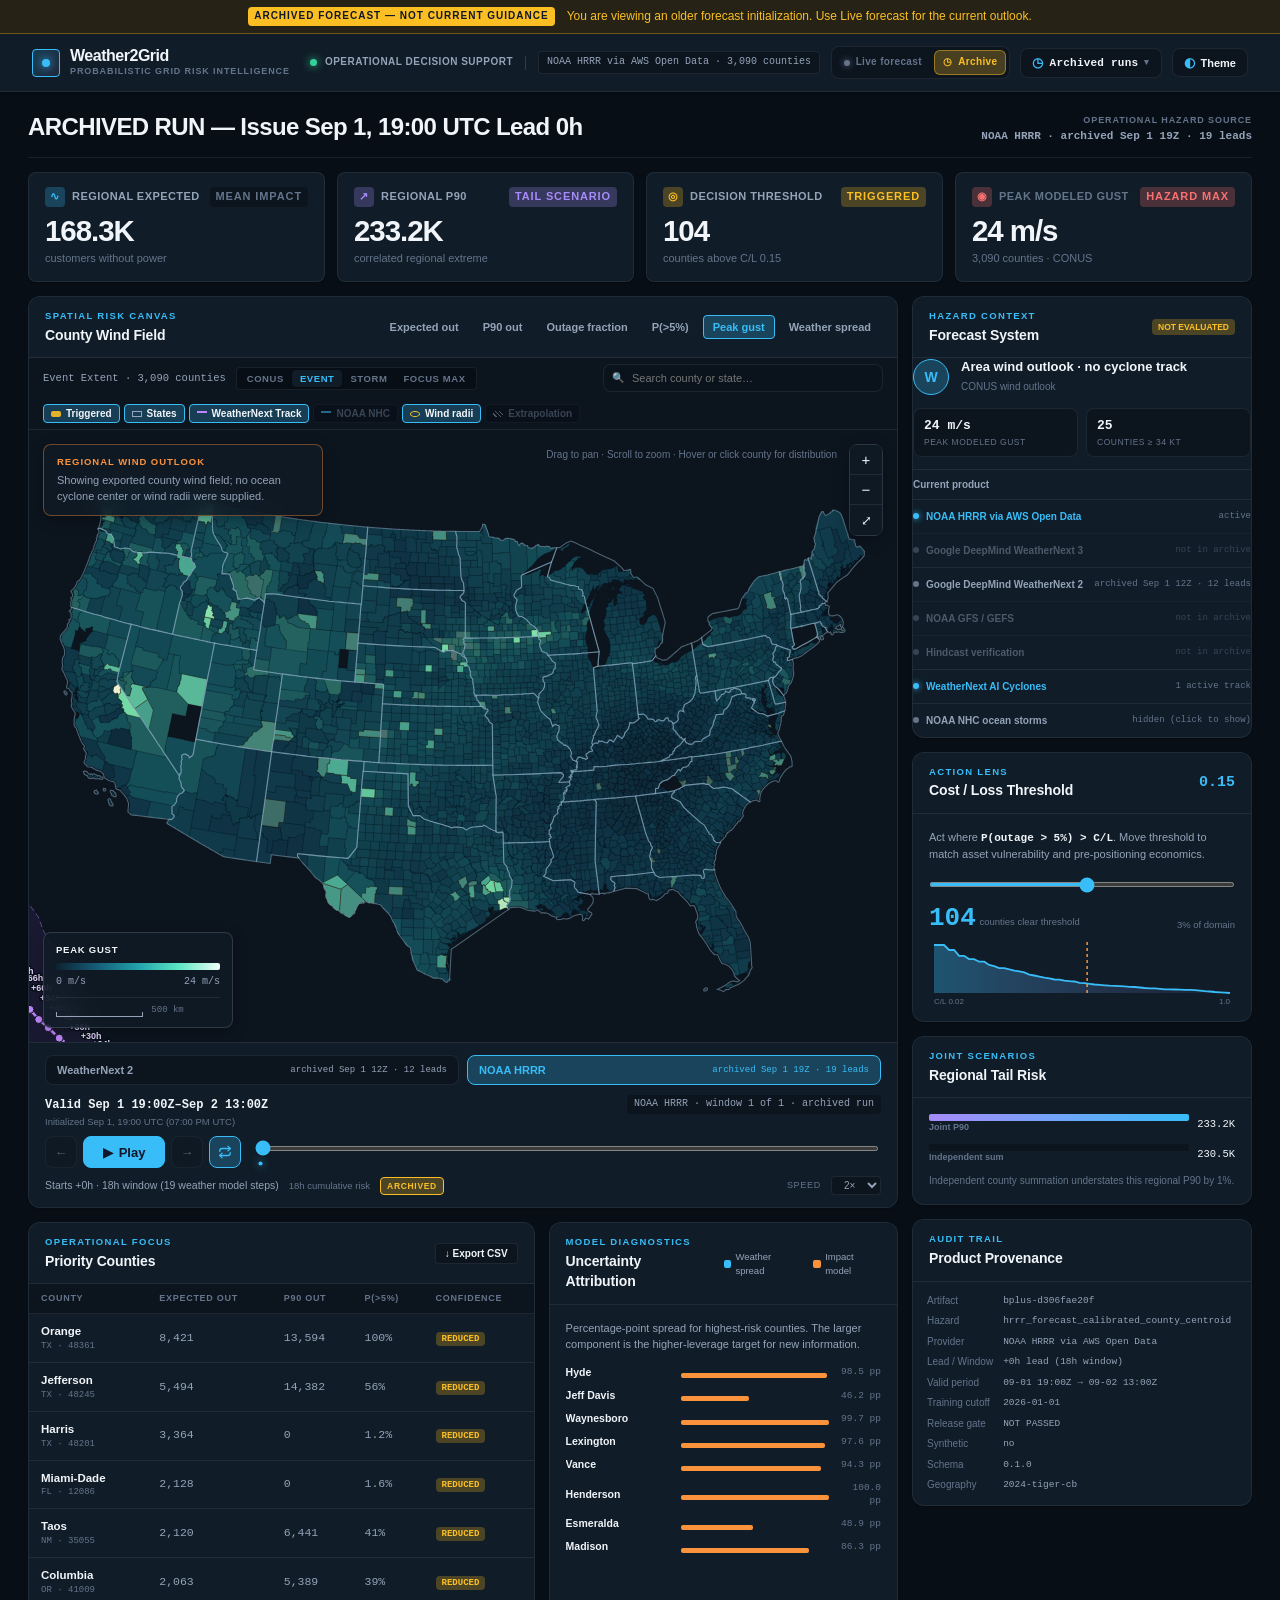
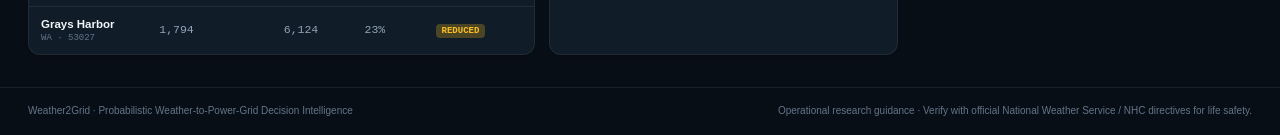
==== commit 47a91e37: "Publish 26 shadow cycles (24h windows every 6h) from 2026-09-03T06:00:00+00:00" ====
--- a/index.html
+++ b/index.html
@@ -47,6 +47,16 @@
         Archive
       </a>
     </nav>
+    <div class="run-picker" id="run-picker" hidden>
+      <button type="button" id="run-toggle" class="theme-toggle run-toggle"
+              aria-haspopup="listbox" aria-expanded="false" aria-controls="run-menu"
+              title="Choose an available forecast initialization">
+        <span class="theme-icon" aria-hidden="true">◷</span>
+        <span id="run-label">Archived runs</span>
+        <span class="init-caret" aria-hidden="true">▾</span>
+      </button>
+      <div class="run-menu" id="run-menu" role="listbox" aria-label="Available forecast initializations" hidden></div>
+    </div>
     <div class="init-picker" id="init-picker" hidden>
       <button type="button" id="init-toggle" class="theme-toggle init-toggle"
               aria-haspopup="listbox" aria-expanded="false" aria-controls="init-menu"
--- a/assets/app.css
+++ b/assets/app.css
@@ -376,10 +376,12 @@
    Sits beside the theme toggle and borrows its shape, because both are
    view controls rather than parts of the forecast itself. It only appears
    when the archive actually holds more than one initialization. */
-.init-picker {
+.init-picker,
+.run-picker {
   position: relative;
 }
-.init-toggle {
+.init-toggle,
+.run-toggle {
   font-family: var(--font-mono);
   letter-spacing: 0.02em;
 }
@@ -397,7 +399,8 @@
 .init-picker[data-archived="true"] .theme-icon {
   color: var(--color-amber);
 }
-.init-menu {
+.init-menu,
+.run-menu {
   position: absolute;
   top: calc(100% + 6px);
   right: 0;
@@ -411,7 +414,8 @@
   border-radius: var(--radius-md);
   box-shadow: 0 12px 32px rgba(0, 0, 0, 0.38);
 }
-.init-menu-group {
+.init-menu-group,
+.run-menu-group {
   padding: 7px 9px 4px;
   font-size: 9px;
   font-weight: 700;
@@ -419,7 +423,8 @@
   text-transform: uppercase;
   color: var(--ink-muted);
 }
-.init-menu button {
+.init-menu button,
+.run-menu button {
   display: flex;
   width: 100%;
   align-items: baseline;
@@ -434,29 +439,34 @@
   cursor: pointer;
   transition: all 0.12s ease;
 }
-.init-menu button:hover {
+.init-menu button:hover,
+.run-menu button:hover {
   background: var(--bg-card-hover);
   color: var(--ink-primary);
 }
-.init-menu button[aria-selected="true"] {
+.init-menu button[aria-selected="true"],
+.run-menu button[aria-selected="true"] {
   border-color: var(--color-cyan);
   background: var(--color-cyan-glow);
   color: var(--color-cyan);
 }
-.init-menu b {
+.init-menu b,
+.run-menu b {
   font-family: var(--font-mono);
   font-size: 11px;
   font-weight: 650;
   white-space: nowrap;
 }
-.init-menu em {
+.init-menu em,
+.run-menu em {
   font-size: 9px;
   font-style: normal;
   font-family: var(--font-mono);
   color: var(--ink-muted);
   white-space: nowrap;
 }
-.init-menu button[aria-selected="true"] em {
+.init-menu button[aria-selected="true"] em,
+.run-menu button[aria-selected="true"] em {
   color: inherit;
 }
 .init-tag {
@@ -493,7 +503,7 @@
   border-style: dashed !important;
 }
 @media (max-width: 640px) {
-  .init-menu { right: auto; left: 0; min-width: 232px; }
+  .init-menu, .run-menu { right: auto; left: 0; min-width: 232px; }
   .mast { align-items: flex-start; }
   .mast-actions { flex-wrap: wrap; justify-content: flex-end; }
   .view-link { padding-inline: 7px; }
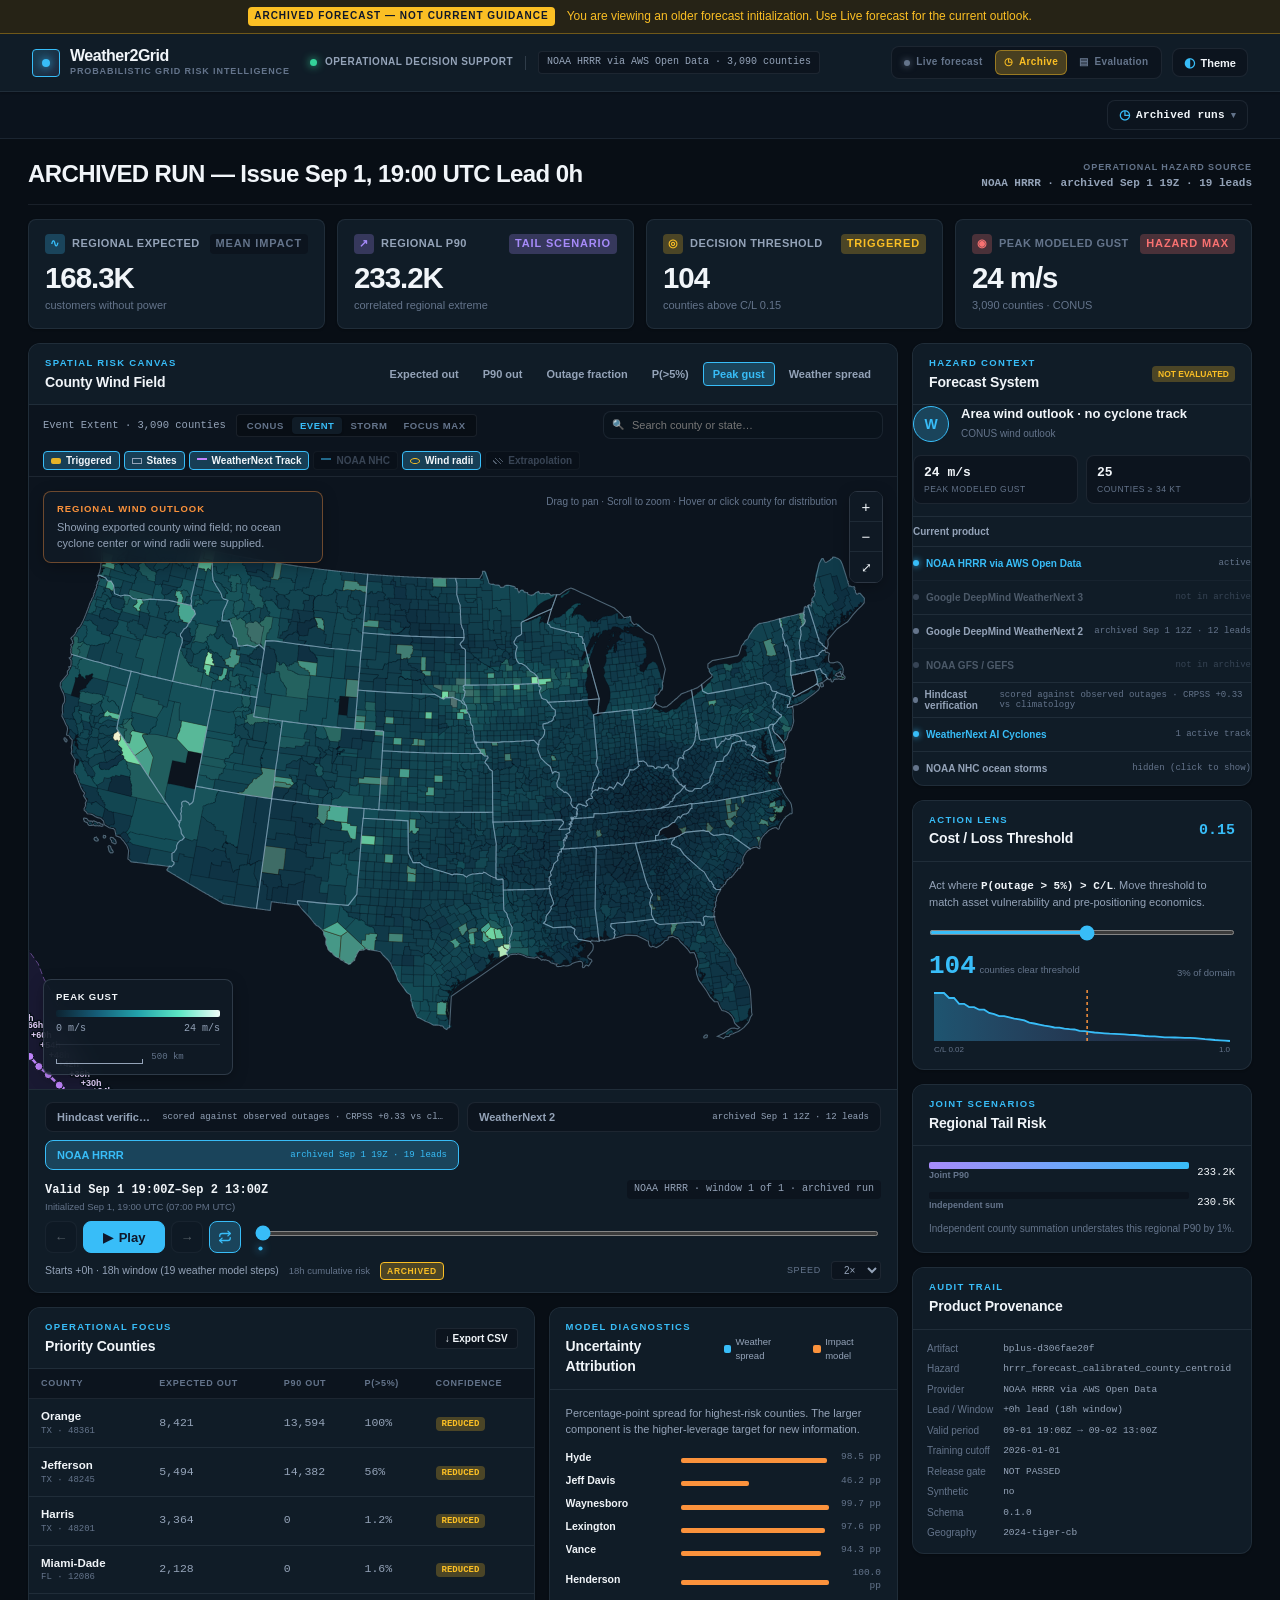
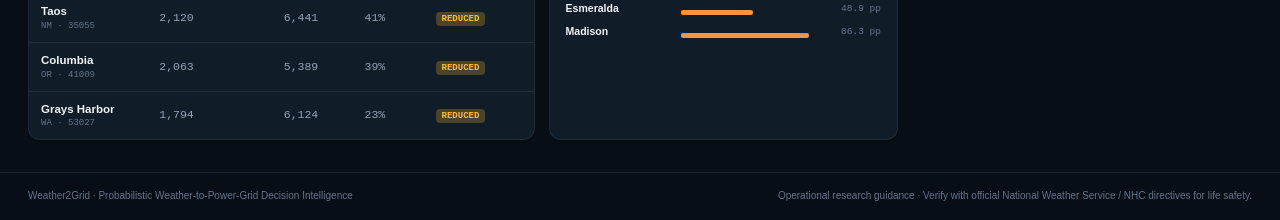
==== commit c2a933bf: "Publish ten baseline B+ hindcasts and the evaluation white paper Adds the 2016-2023 landfalling-trop" ====
--- a/index.html
+++ b/index.html
@@ -46,33 +46,46 @@
         <span aria-hidden="true">◷</span>
         Archive
       </a>
+      <a id="evaluation-view-link" class="view-link" href="evaluation.html"
+         title="Hindcast evaluation of the county outage-risk model">
+        <span aria-hidden="true">&#9636;</span>
+        Evaluation
+      </a>
     </nav>
-    <div class="run-picker" id="run-picker" hidden>
-      <button type="button" id="run-toggle" class="theme-toggle run-toggle"
-              aria-haspopup="listbox" aria-expanded="false" aria-controls="run-menu"
-              title="Choose an available forecast initialization">
-        <span class="theme-icon" aria-hidden="true">◷</span>
-        <span id="run-label">Archived runs</span>
-        <span class="init-caret" aria-hidden="true">▾</span>
-      </button>
-      <div class="run-menu" id="run-menu" role="listbox" aria-label="Available forecast initializations" hidden></div>
-    </div>
-    <div class="init-picker" id="init-picker" hidden>
-      <button type="button" id="init-toggle" class="theme-toggle init-toggle"
-              aria-haspopup="listbox" aria-expanded="false" aria-controls="init-menu"
-              title="Choose which forecast initialization to display">
-        <span class="theme-icon" aria-hidden="true">◷</span>
-        <span class="init-text" id="init-label">Latest</span>
-        <span class="init-caret" aria-hidden="true">▾</span>
-      </button>
-      <div class="init-menu" id="init-menu" role="listbox" aria-label="Forecast initializations" hidden></div>
-    </div>
     <button type="button" id="theme-toggle" class="theme-toggle" aria-label="Toggle display theme" title="Switch between Command Center Dark and Corporate Office Light mode">
       <span class="theme-icon" aria-hidden="true">◐</span>
       <span class="theme-text">Theme</span>
     </button>
   </div>
 </header>
+
+<!-- The run/init pickers live in their own strip below the tab row, never
+     inside it. They only exist on pages with more than one run to choose
+     from -- today, only the archive -- and the tab row above must look
+     identical everywhere or switching tabs reads as a different page
+     loading rather than a section change on the same one. -->
+<div class="context-bar" id="context-bar" hidden>
+  <div class="run-picker" id="run-picker" hidden>
+    <button type="button" id="run-toggle" class="theme-toggle run-toggle"
+            aria-haspopup="listbox" aria-expanded="false" aria-controls="run-menu"
+            title="Choose an available forecast initialization">
+      <span class="theme-icon" aria-hidden="true">◷</span>
+      <span id="run-label">Archived runs</span>
+      <span class="init-caret" aria-hidden="true">▾</span>
+    </button>
+    <div class="run-menu" id="run-menu" role="listbox" aria-label="Available forecast initializations" hidden></div>
+  </div>
+  <div class="init-picker" id="init-picker" hidden>
+    <button type="button" id="init-toggle" class="theme-toggle init-toggle"
+            aria-haspopup="listbox" aria-expanded="false" aria-controls="init-menu"
+            title="Choose which forecast initialization to display">
+      <span class="theme-icon" aria-hidden="true">◷</span>
+      <span class="init-text" id="init-label">Latest</span>
+      <span class="init-caret" aria-hidden="true">▾</span>
+    </button>
+    <div class="init-menu" id="init-menu" role="listbox" aria-label="Forecast initializations" hidden></div>
+  </div>
+</div>
 
 <main class="workspace">
   <section class="overview-head" aria-label="Active forecast">
--- a/assets/app.css
+++ b/assets/app.css
@@ -372,10 +372,33 @@
   color: var(--color-cyan);
 }
 
+/* Context bar -----------------------------------------------------------
+   A second, slimmer strip directly under the tab row. It exists ONLY to
+   hold the run/init pickers, and it collapses to nothing (JS sets [hidden]
+   on it) whenever neither picker has anything to offer. Keeping it out of
+   .mast-actions is deliberate: that row is the page's tab bar and has to
+   render pixel-identical on every page, whether or not this page happens to
+   have archived runs to pick from. */
+.context-bar {
+  display: flex;
+  align-items: center;
+  justify-content: flex-end;
+  gap: 10px;
+  padding: 8px clamp(16px, 2.5vw, 32px);
+  background: var(--bg-toolbar);
+  border-bottom: 1px solid var(--border-subtle);
+  position: sticky;
+  top: 58px;
+  z-index: 39;
+}
+.context-bar[hidden] {
+  display: none;
+}
+
 /* Forecast initialization picker -------------------------------------------
-   Sits beside the theme toggle and borrows its shape, because both are
-   view controls rather than parts of the forecast itself. It only appears
-   when the archive actually holds more than one initialization. */
+   Sits inside the context bar and borrows the theme toggle's shape, because
+   both are view controls rather than parts of the forecast itself. It only
+   appears when the archive actually holds more than one initialization. */
 .init-picker,
 .run-picker {
   position: relative;
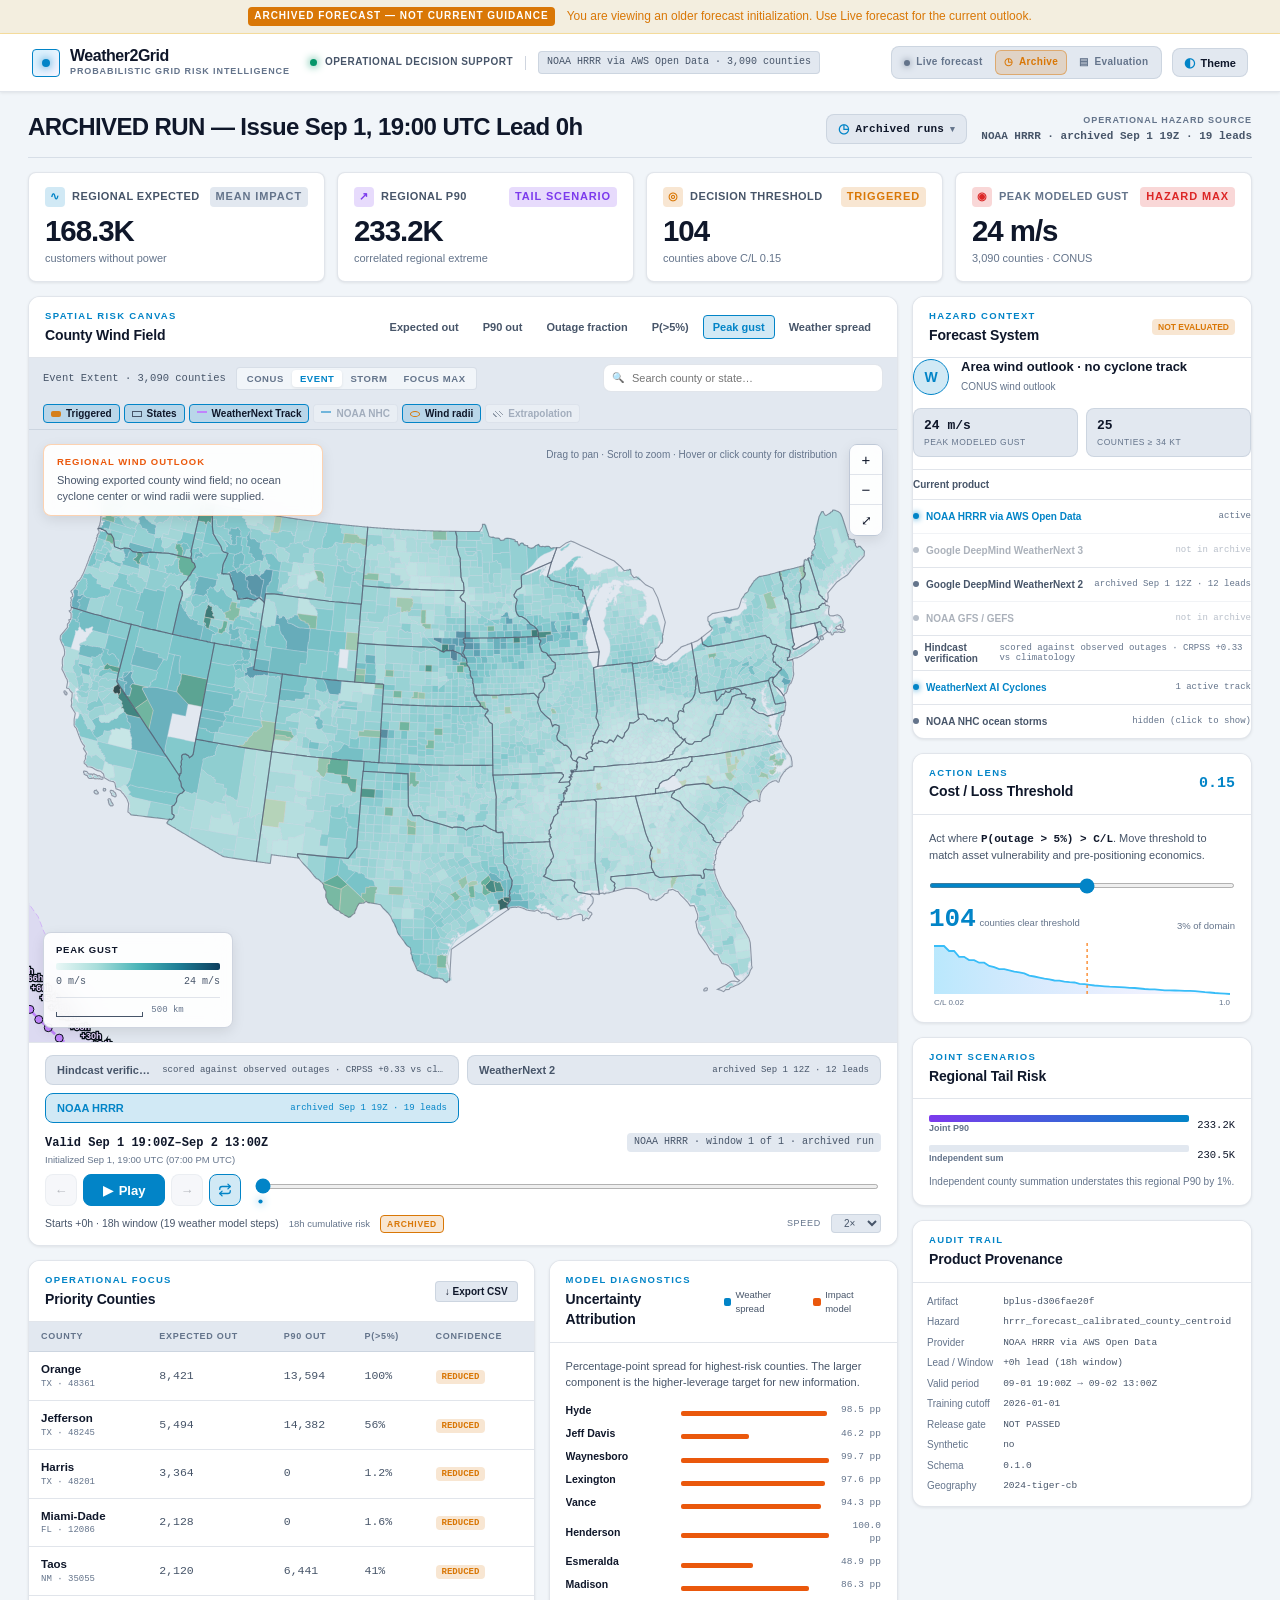
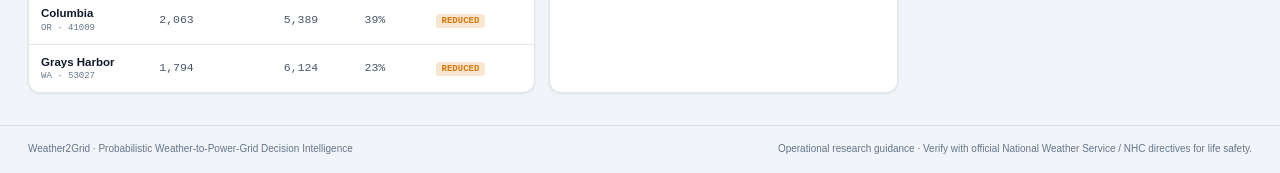
==== commit defd58ef: "Sync the relocated run pickers and the light default theme Matches weather2grid@d163172: the archive" ====
--- a/index.html
+++ b/index.html
@@ -1,5 +1,5 @@
 <!doctype html>
-<html lang="en" data-theme="dark">
+<html lang="en" data-theme="light">
 <head>
 <meta charset="utf-8">
 <meta name="viewport" content="width=device-width, initial-scale=1">
@@ -59,42 +59,41 @@
   </div>
 </header>
 
-<!-- The run/init pickers live in their own strip below the tab row, never
-     inside it. They only exist on pages with more than one run to choose
-     from -- today, only the archive -- and the tab row above must look
-     identical everywhere or switching tabs reads as a different page
-     loading rather than a section change on the same one. -->
-<div class="context-bar" id="context-bar" hidden>
-  <div class="run-picker" id="run-picker" hidden>
-    <button type="button" id="run-toggle" class="theme-toggle run-toggle"
-            aria-haspopup="listbox" aria-expanded="false" aria-controls="run-menu"
-            title="Choose an available forecast initialization">
-      <span class="theme-icon" aria-hidden="true">◷</span>
-      <span id="run-label">Archived runs</span>
-      <span class="init-caret" aria-hidden="true">▾</span>
-    </button>
-    <div class="run-menu" id="run-menu" role="listbox" aria-label="Available forecast initializations" hidden></div>
-  </div>
-  <div class="init-picker" id="init-picker" hidden>
-    <button type="button" id="init-toggle" class="theme-toggle init-toggle"
-            aria-haspopup="listbox" aria-expanded="false" aria-controls="init-menu"
-            title="Choose which forecast initialization to display">
-      <span class="theme-icon" aria-hidden="true">◷</span>
-      <span class="init-text" id="init-label">Latest</span>
-      <span class="init-caret" aria-hidden="true">▾</span>
-    </button>
-    <div class="init-menu" id="init-menu" role="listbox" aria-label="Forecast initializations" hidden></div>
-  </div>
-</div>
-
 <main class="workspace">
   <section class="overview-head" aria-label="Active forecast">
     <div class="overview-title-group">
       <h1 id="event-name">Active Risk Outlook — Loading…</h1>
     </div>
-    <div class="overview-source">
-      <span>Operational Hazard Source</span>
-      <strong id="overview-provider">Loading…</strong>
+    <!-- The run/init pickers sit here, with the hazard source, rather than in
+         the masthead. They exist only where there is more than one run to
+         choose from -- in practice only the archive -- and the masthead has to
+         read identically on every page, so an archive-only control cannot live
+         in it. -->
+    <div class="overview-aside">
+      <div class="run-picker" id="run-picker" hidden>
+        <button type="button" id="run-toggle" class="theme-toggle run-toggle"
+                aria-haspopup="listbox" aria-expanded="false" aria-controls="run-menu"
+                title="Choose an available forecast initialization">
+          <span class="theme-icon" aria-hidden="true">◷</span>
+          <span id="run-label">Archived runs</span>
+          <span class="init-caret" aria-hidden="true">▾</span>
+        </button>
+        <div class="run-menu" id="run-menu" role="listbox" aria-label="Available forecast initializations" hidden></div>
+      </div>
+      <div class="init-picker" id="init-picker" hidden>
+        <button type="button" id="init-toggle" class="theme-toggle init-toggle"
+                aria-haspopup="listbox" aria-expanded="false" aria-controls="init-menu"
+                title="Choose which forecast initialization to display">
+          <span class="theme-icon" aria-hidden="true">◷</span>
+          <span class="init-text" id="init-label">Latest</span>
+          <span class="init-caret" aria-hidden="true">▾</span>
+        </button>
+        <div class="init-menu" id="init-menu" role="listbox" aria-label="Forecast initializations" hidden></div>
+      </div>
+      <div class="overview-source">
+        <span>Operational Hazard Source</span>
+        <strong id="overview-provider">Loading…</strong>
+      </div>
     </div>
   </section>
 
--- a/assets/app.css
+++ b/assets/app.css
@@ -372,33 +372,12 @@
   color: var(--color-cyan);
 }
 
-/* Context bar -----------------------------------------------------------
-   A second, slimmer strip directly under the tab row. It exists ONLY to
-   hold the run/init pickers, and it collapses to nothing (JS sets [hidden]
-   on it) whenever neither picker has anything to offer. Keeping it out of
-   .mast-actions is deliberate: that row is the page's tab bar and has to
-   render pixel-identical on every page, whether or not this page happens to
-   have archived runs to pick from. */
-.context-bar {
-  display: flex;
-  align-items: center;
-  justify-content: flex-end;
-  gap: 10px;
-  padding: 8px clamp(16px, 2.5vw, 32px);
-  background: var(--bg-toolbar);
-  border-bottom: 1px solid var(--border-subtle);
-  position: sticky;
-  top: 58px;
-  z-index: 39;
-}
-.context-bar[hidden] {
-  display: none;
-}
-
 /* Forecast initialization picker -------------------------------------------
-   Sits inside the context bar and borrows the theme toggle's shape, because
-   both are view controls rather than parts of the forecast itself. It only
-   appears when the archive actually holds more than one initialization. */
+   Lives in the overview head beside the hazard source, NOT in the masthead:
+   it appears only where there is more than one run to choose from, and the
+   masthead has to render identically on every page. It borrows the theme
+   toggle's shape because both are view controls rather than parts of the
+   forecast itself. */
 .init-picker,
 .run-picker {
   position: relative;
@@ -552,6 +531,17 @@
 .overview-title-group h1 {
   margin-top: 2px;
 }
+/* Hazard source, and the run controls that belong with it. Both describe
+   WHICH run is on screen, so they sit together on one line; the pickers are
+   hidden whenever there is nothing to choose, leaving the source text
+   exactly where it was. */
+.overview-aside {
+  display: flex;
+  align-items: center;
+  justify-content: flex-end;
+  gap: 14px;
+  flex-wrap: wrap;
+}
 .overview-source {
   text-align: right;
   display: flex;
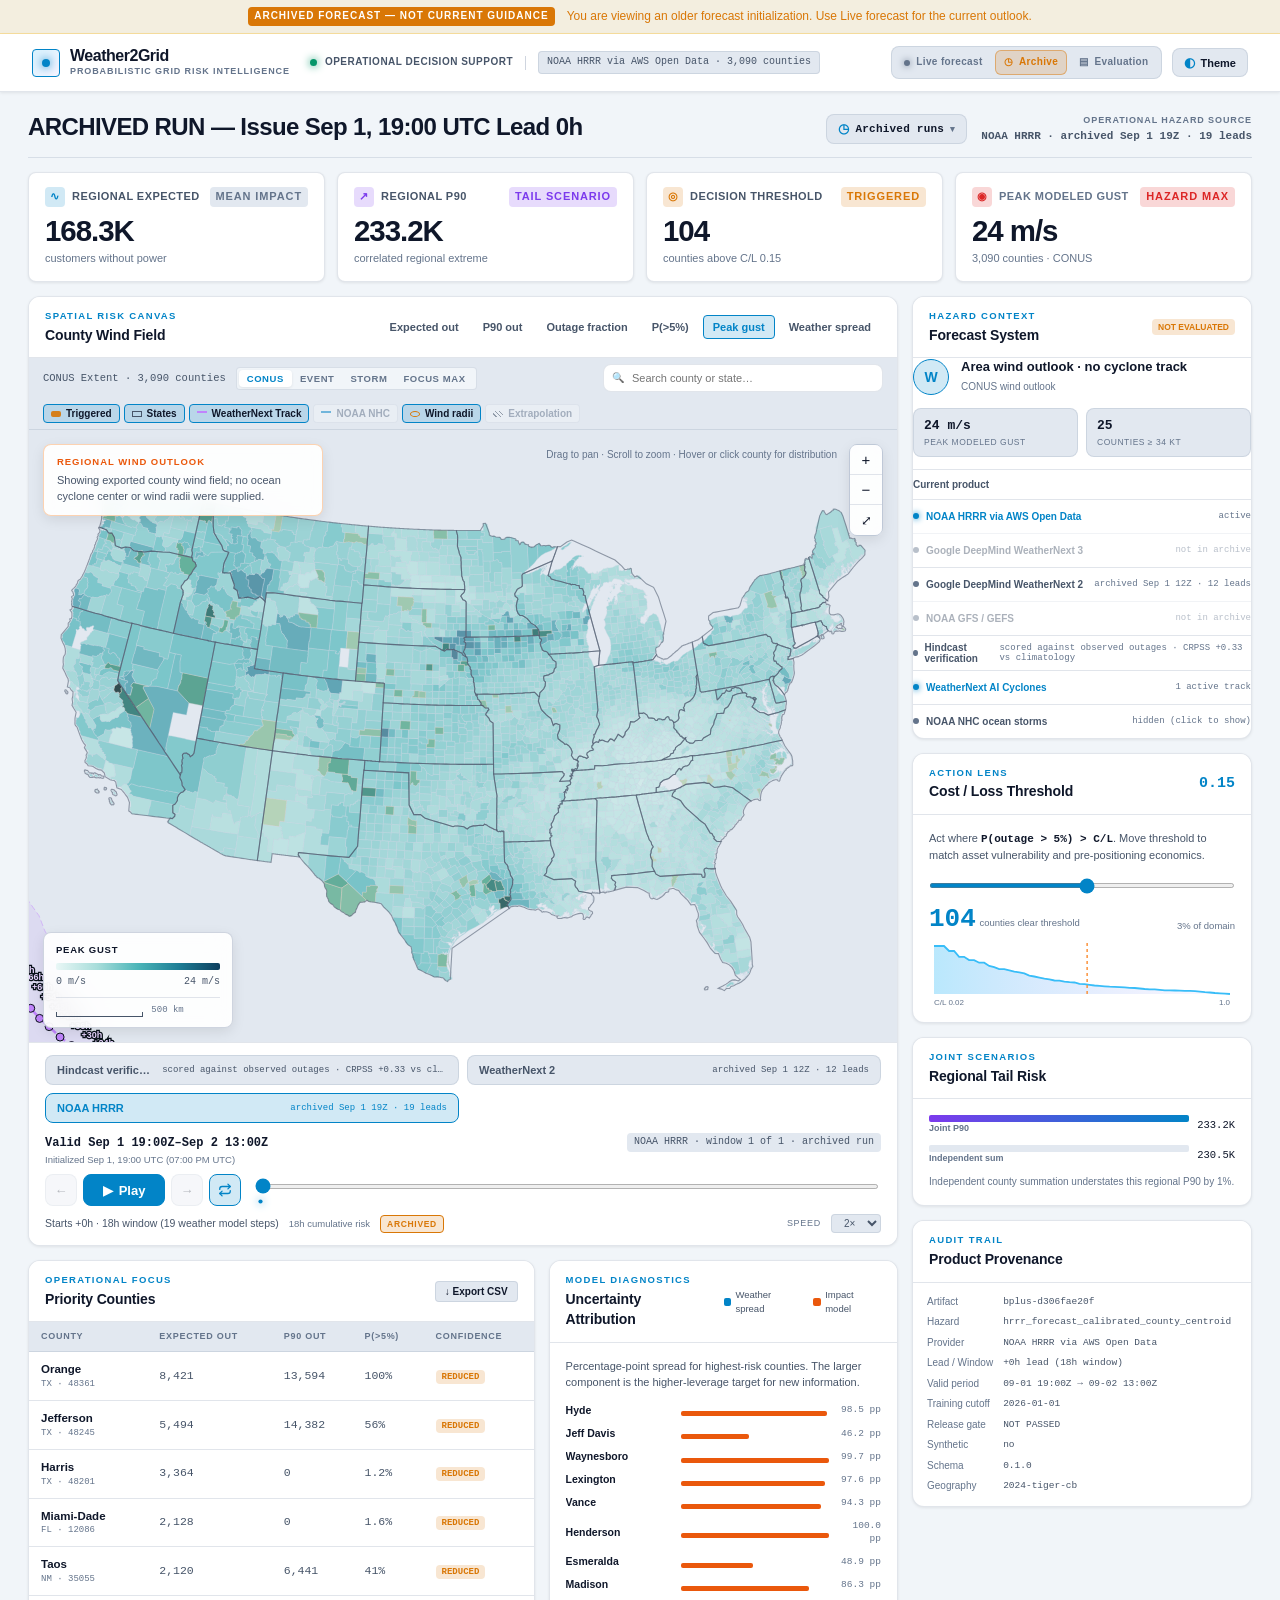
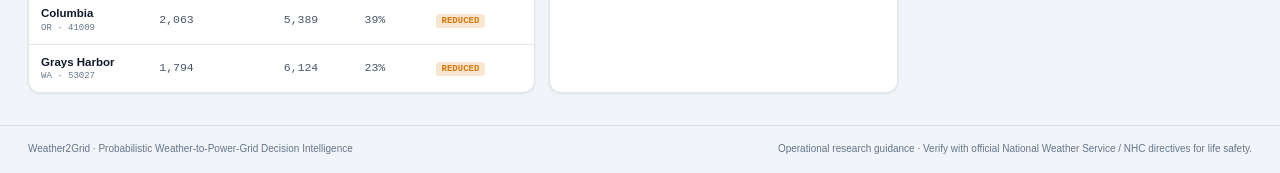
==== commit e102051a: "Synchronize map view extents, viewport clamping, and default CONUS framing" ====
--- a/index.html
+++ b/index.html
@@ -147,8 +147,8 @@
           <div class="map-toolbar-left">
             <span id="map-domain" class="map-domain">Loading geography…</span>
             <div class="view-controls" id="view-controls" aria-label="Map extent">
-              <button type="button" data-view="conus" aria-pressed="false" title="View Full Contiguous United States">CONUS</button>
-              <button type="button" data-view="event" aria-pressed="true" title="Zoom to Event Footprint">Event</button>
+              <button type="button" data-view="conus" aria-pressed="true" title="View Full Contiguous United States">CONUS</button>
+              <button type="button" data-view="event" aria-pressed="false" title="Zoom to Event Footprint">Event</button>
               <button type="button" data-view="storm" aria-pressed="false" title="Zoom to Active Storm Track">Storm</button>
               <button type="button" data-view="focus" aria-pressed="false" title="Center on Highest Outage Risk County">Focus Max</button>
             </div>
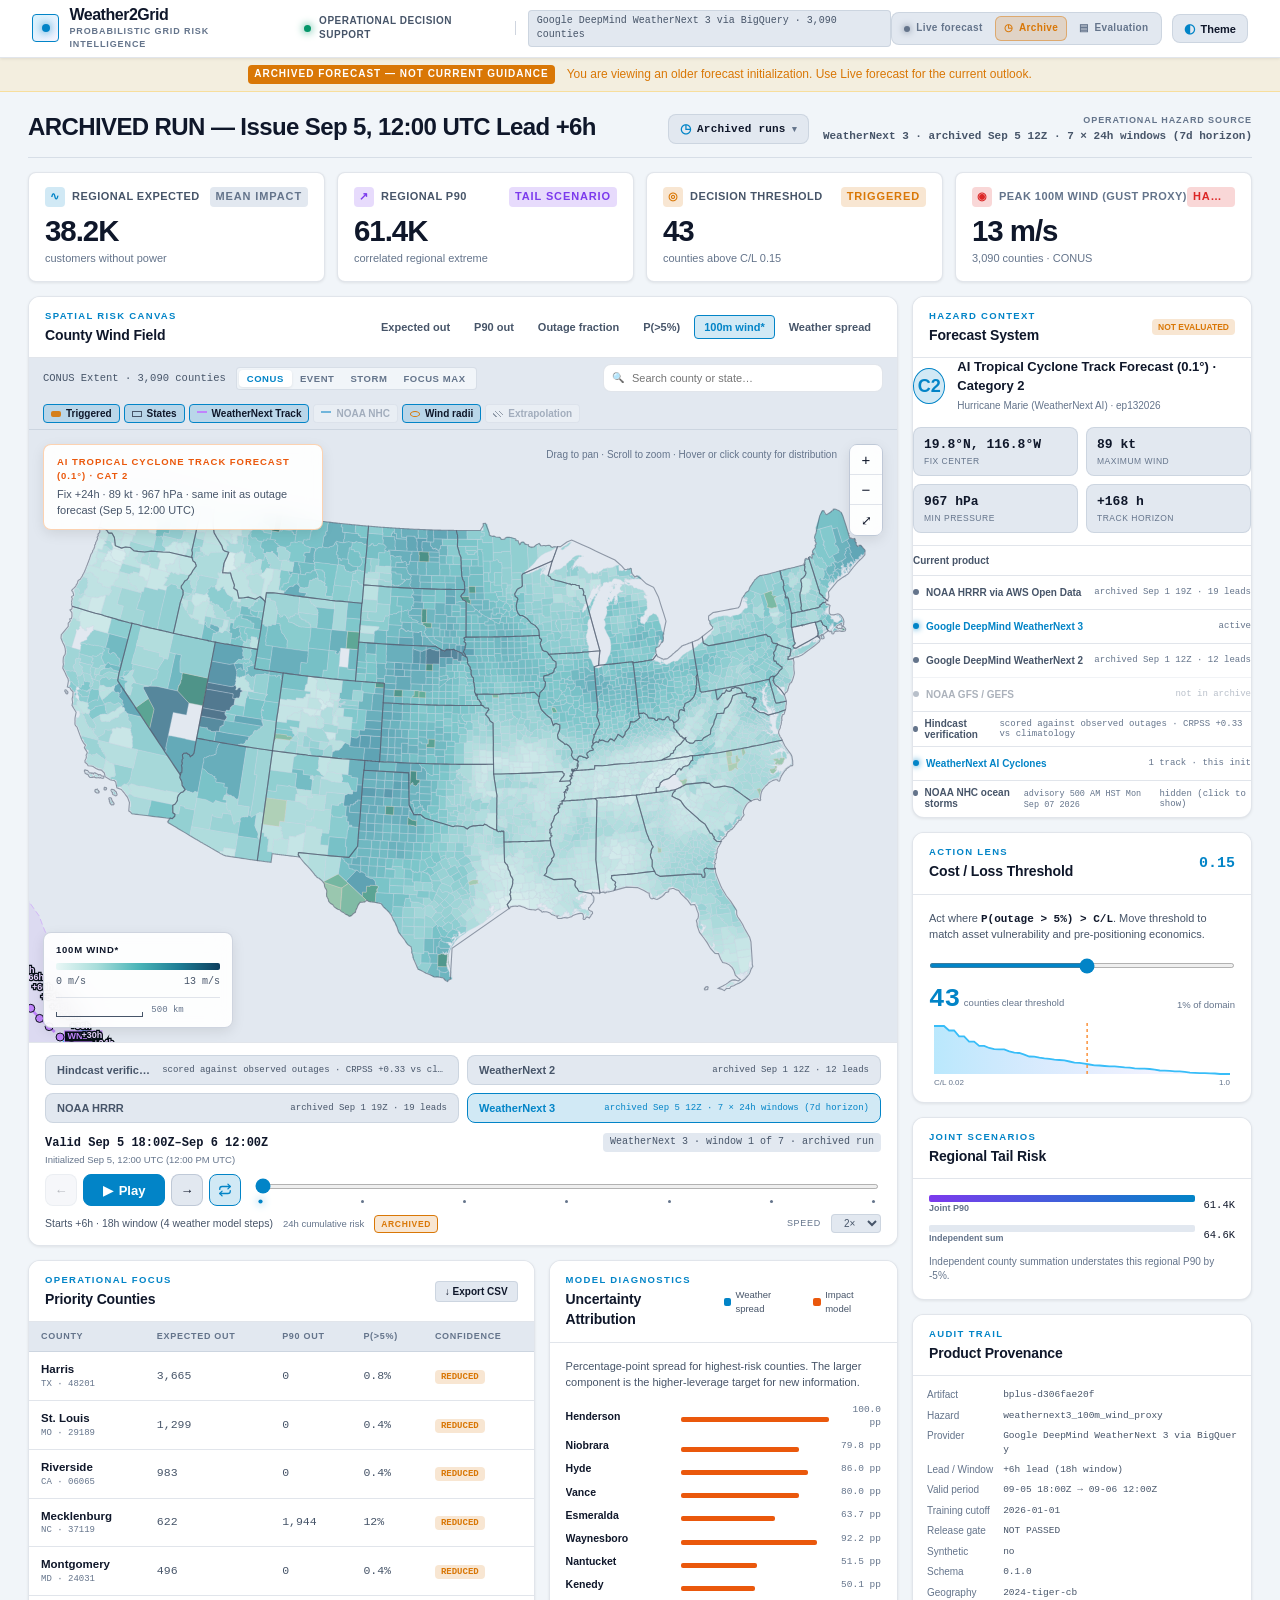
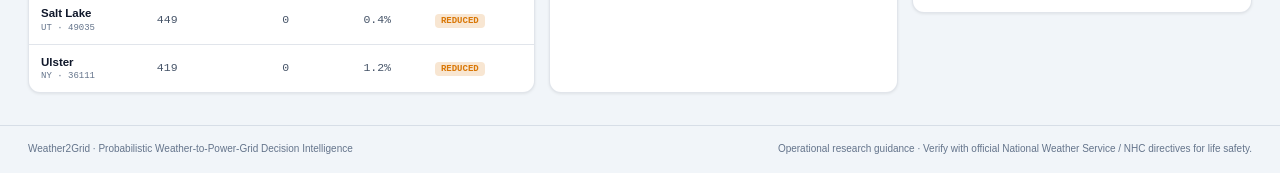
==== commit cb20b60d: "Move experimental advisory banner under header masthead" ====
--- a/index.html
+++ b/index.html
@@ -18,8 +18,6 @@
 <link rel="stylesheet" href="assets/app.css">
 </head>
 <body>
-<div id="banner" class="banner" role="alert" hidden></div>
-
 <header class="mast">
   <div class="mast-left">
     <a class="brand" href="./" aria-label="Weather2Grid home">
@@ -58,6 +56,7 @@
     </button>
   </div>
 </header>
+<div id="banner" class="banner" role="alert" hidden></div>
 
 <main class="workspace">
   <section class="overview-head" aria-label="Active forecast">
--- a/assets/app.css
+++ b/assets/app.css
@@ -882,6 +882,21 @@
 .overlay-controls button[aria-pressed="false"] {
   opacity: 0.5;
 }
+/* A layer with nothing to draw - a cyclone track whose initialization does not
+   match this forecast - must not keep the lit "on" styling, or the map reads
+   as showing a track it is deliberately withholding. */
+.overlay-controls button:disabled {
+  opacity: 0.35;
+  cursor: not-allowed;
+  color: var(--ink-muted);
+  border-color: var(--border-subtle);
+  background: var(--bg-app);
+  text-decoration: line-through;
+}
+.overlay-controls button:disabled:hover {
+  color: var(--ink-muted);
+  border-color: var(--border-subtle);
+}
 .overlay-controls i {
   display: inline-block;
   width: 10px;
@@ -1622,6 +1637,18 @@
   opacity: 0.45;
   cursor: not-allowed;
 }
+/* Secondary line inside a source row (NHC advisory time, init labels). The
+   row is a flex row, so the label block stacks its own two lines. */
+.source-row>span:has(small) {
+  align-items: baseline;
+}
+.source-row small {
+  display: block;
+  font-family: var(--font-mono);
+  font-size: 8.5px;
+  line-height: 1.35;
+  color: var(--ink-muted);
+}
 
 /* Decision Panel (Cost/Loss Threshold) */
 .decision-panel output {
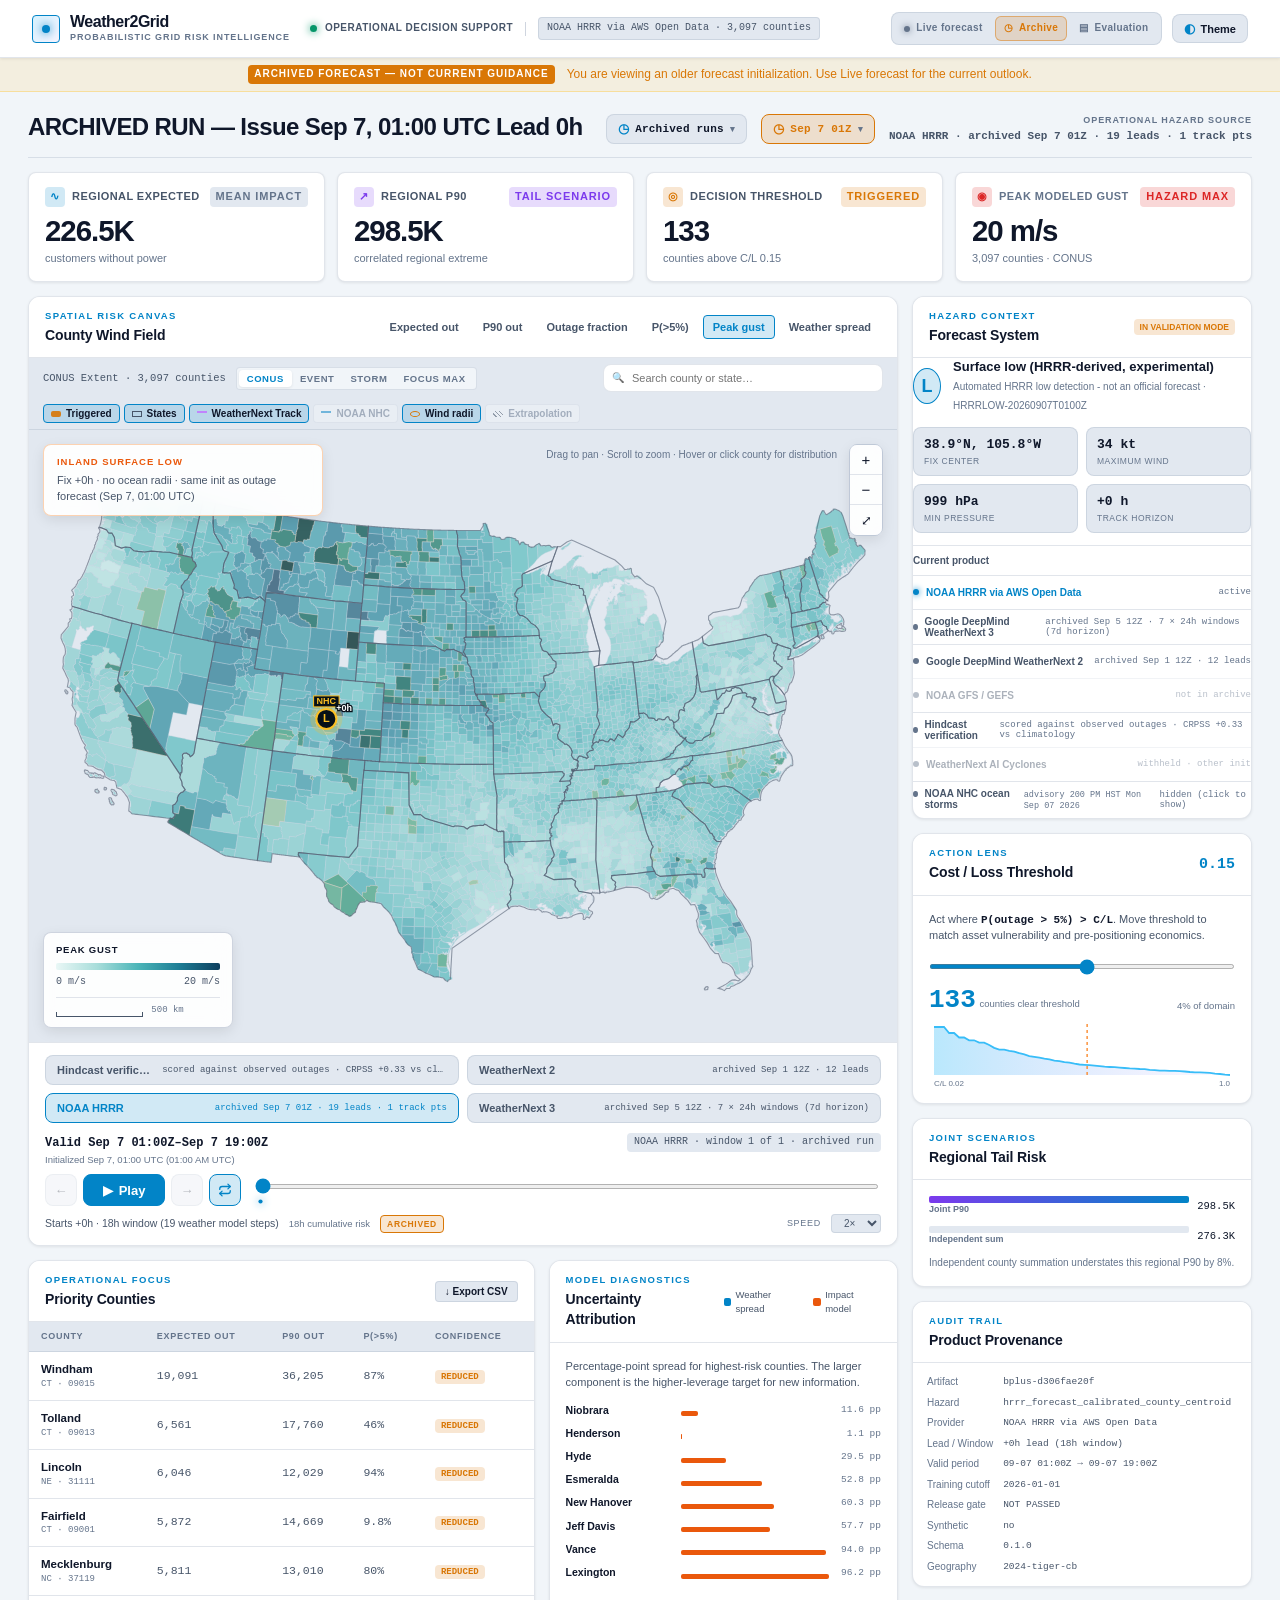
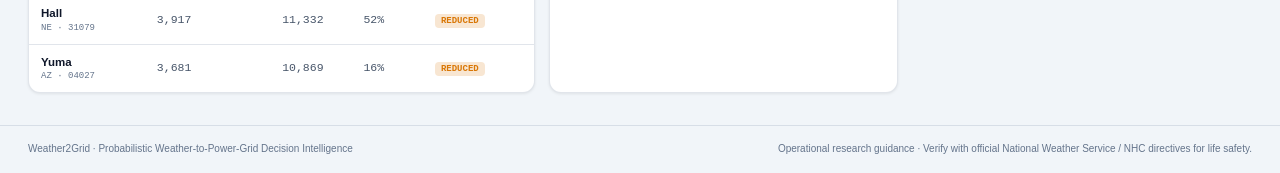
==== commit 8b6a0aca: "Add GoatCounter visitor tracking to dashboard and evaluation" ====
--- a/index.html
+++ b/index.html
@@ -370,5 +370,7 @@
   <span>Operational research guidance · Verify with official National Weather Service / NHC directives for life safety.</span>
 </footer>
 <script src="assets/app.js"></script>
+<script data-goatcounter="https://w2g.goatcounter.com/count"
+        async src="//gc.zgo.at/count.js"></script>
 </body>
 </html>
--- a/assets/app.css
+++ b/assets/app.css
@@ -1336,7 +1336,7 @@
   text-transform: uppercase;
 }
 .pill.stale { background: var(--color-amber-glow); color: var(--color-amber); }
-.pill.degraded, .pill.not-evaluated { background: var(--color-amber-glow); color: var(--color-amber); }
+.pill.degraded, .pill.not-evaluated, .pill.in-validation-mode { background: var(--color-amber-glow); color: var(--color-amber); }
 .pill.unknown { background: var(--bg-subtle); color: var(--ink-muted); }
 .pill.archived { background: var(--color-amber-glow); color: var(--color-amber); border: 1px solid var(--color-amber); }
 .pill.hindcast { background: var(--color-violet-glow); color: var(--color-violet); border: 1px solid var(--color-violet); }
@@ -1512,7 +1512,7 @@
   font-weight: 750;
   text-transform: uppercase;
 }
-.source-status.degraded, .source-status.not-evaluated {
+.source-status.degraded, .source-status.not-evaluated, .source-status.in-validation-mode {
   background: var(--color-amber-glow);
   color: var(--color-amber);
 }
